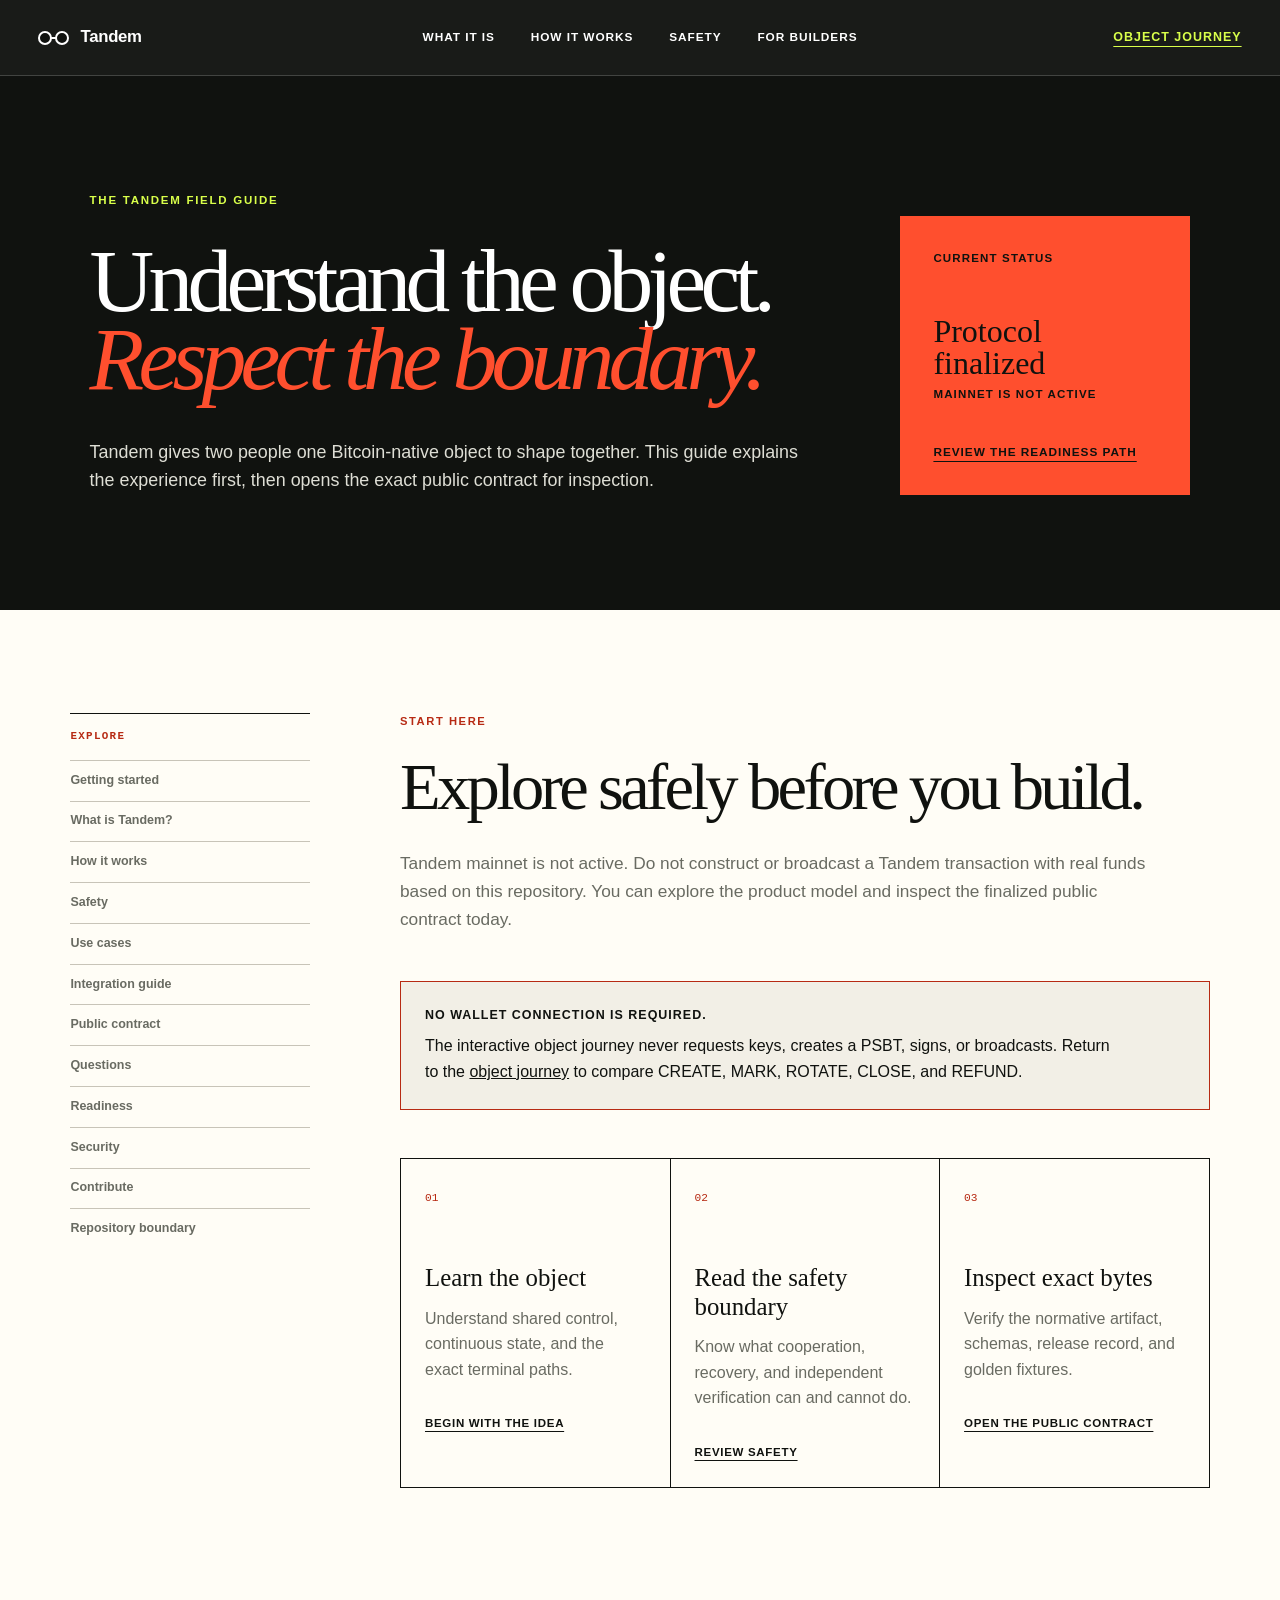
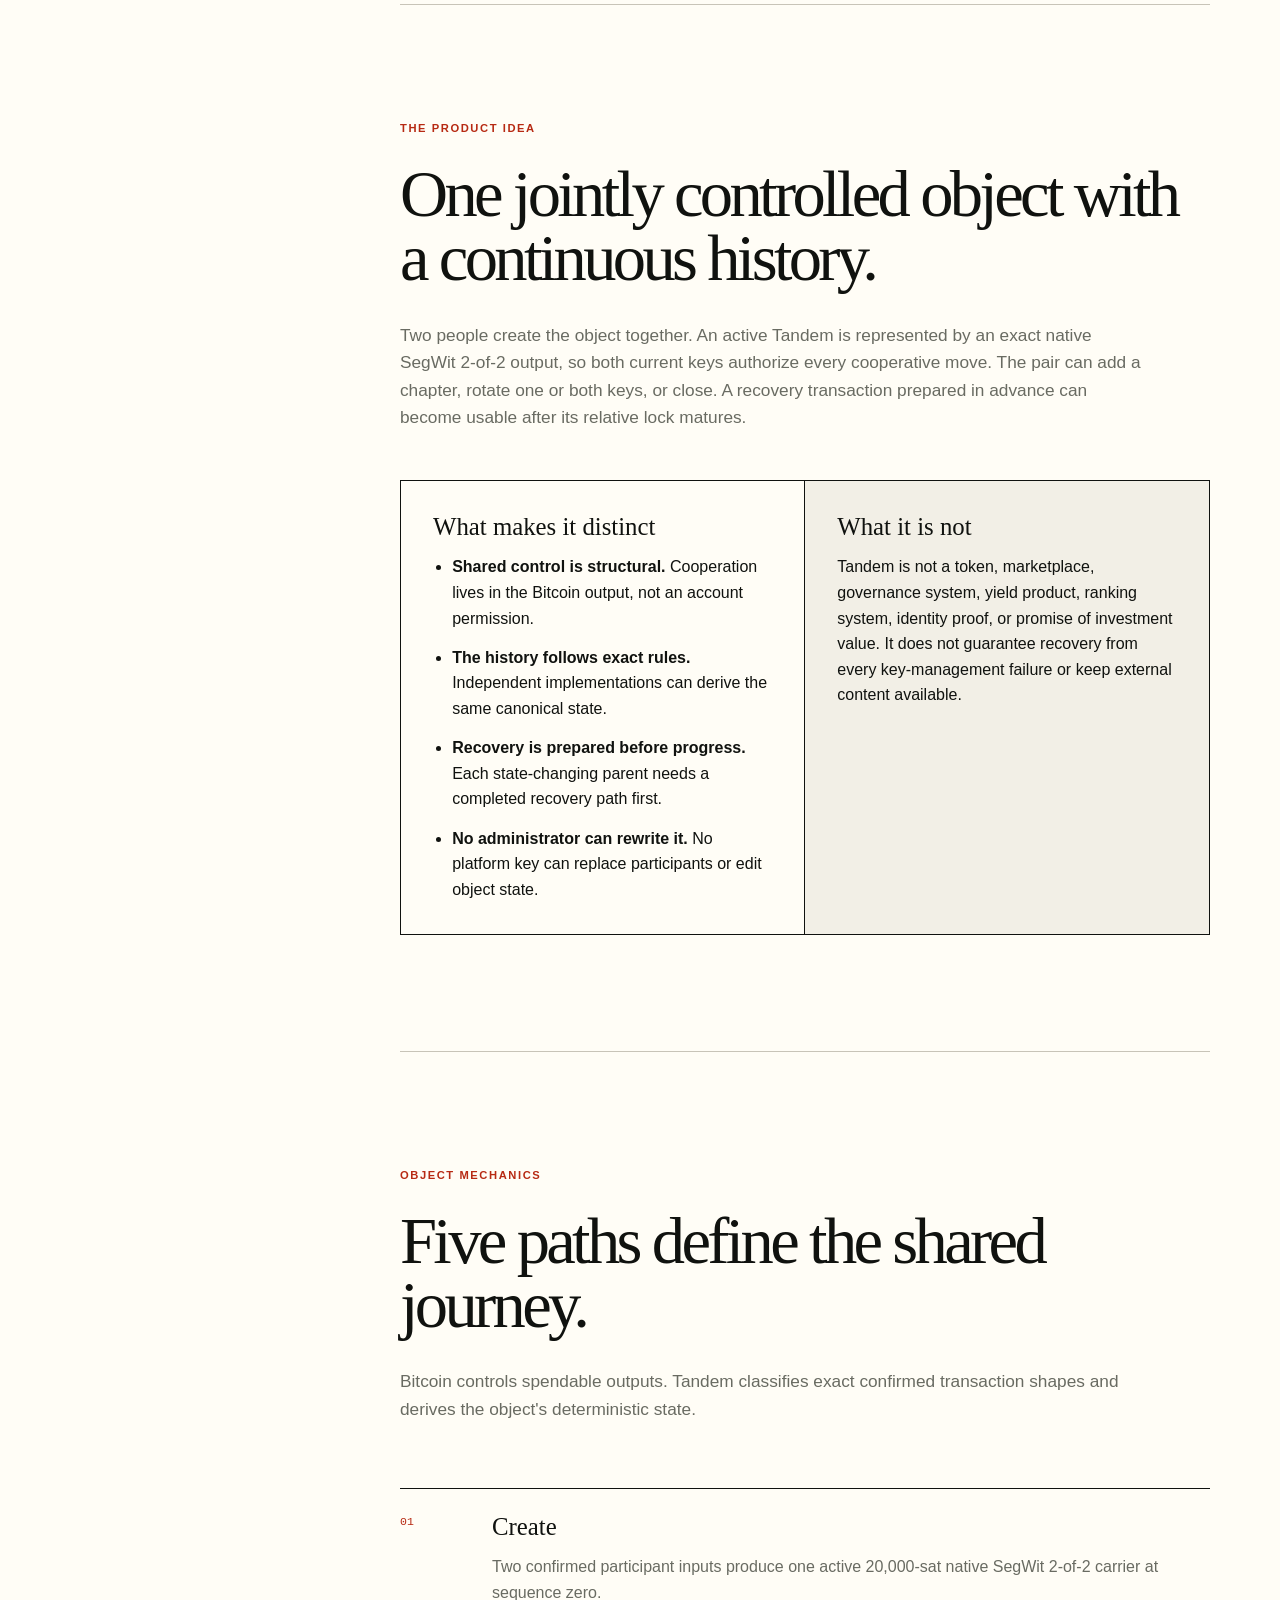
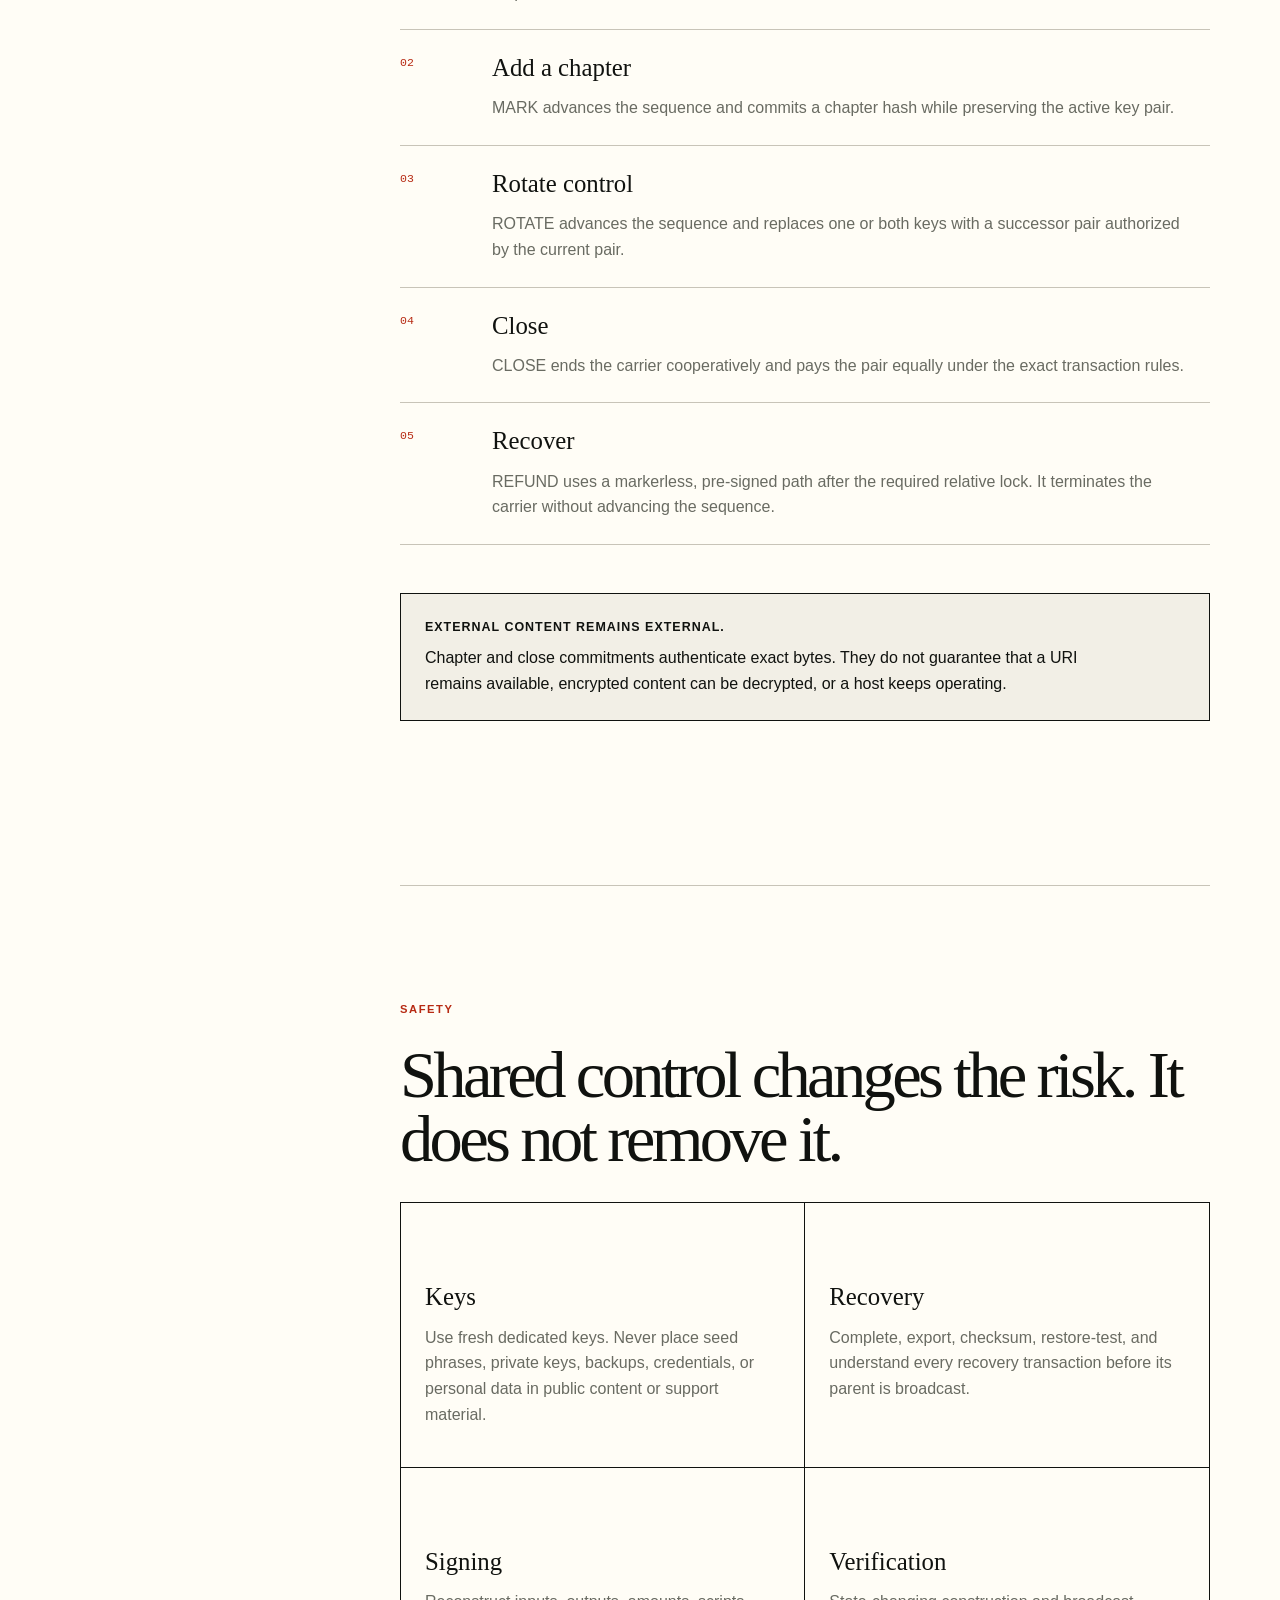
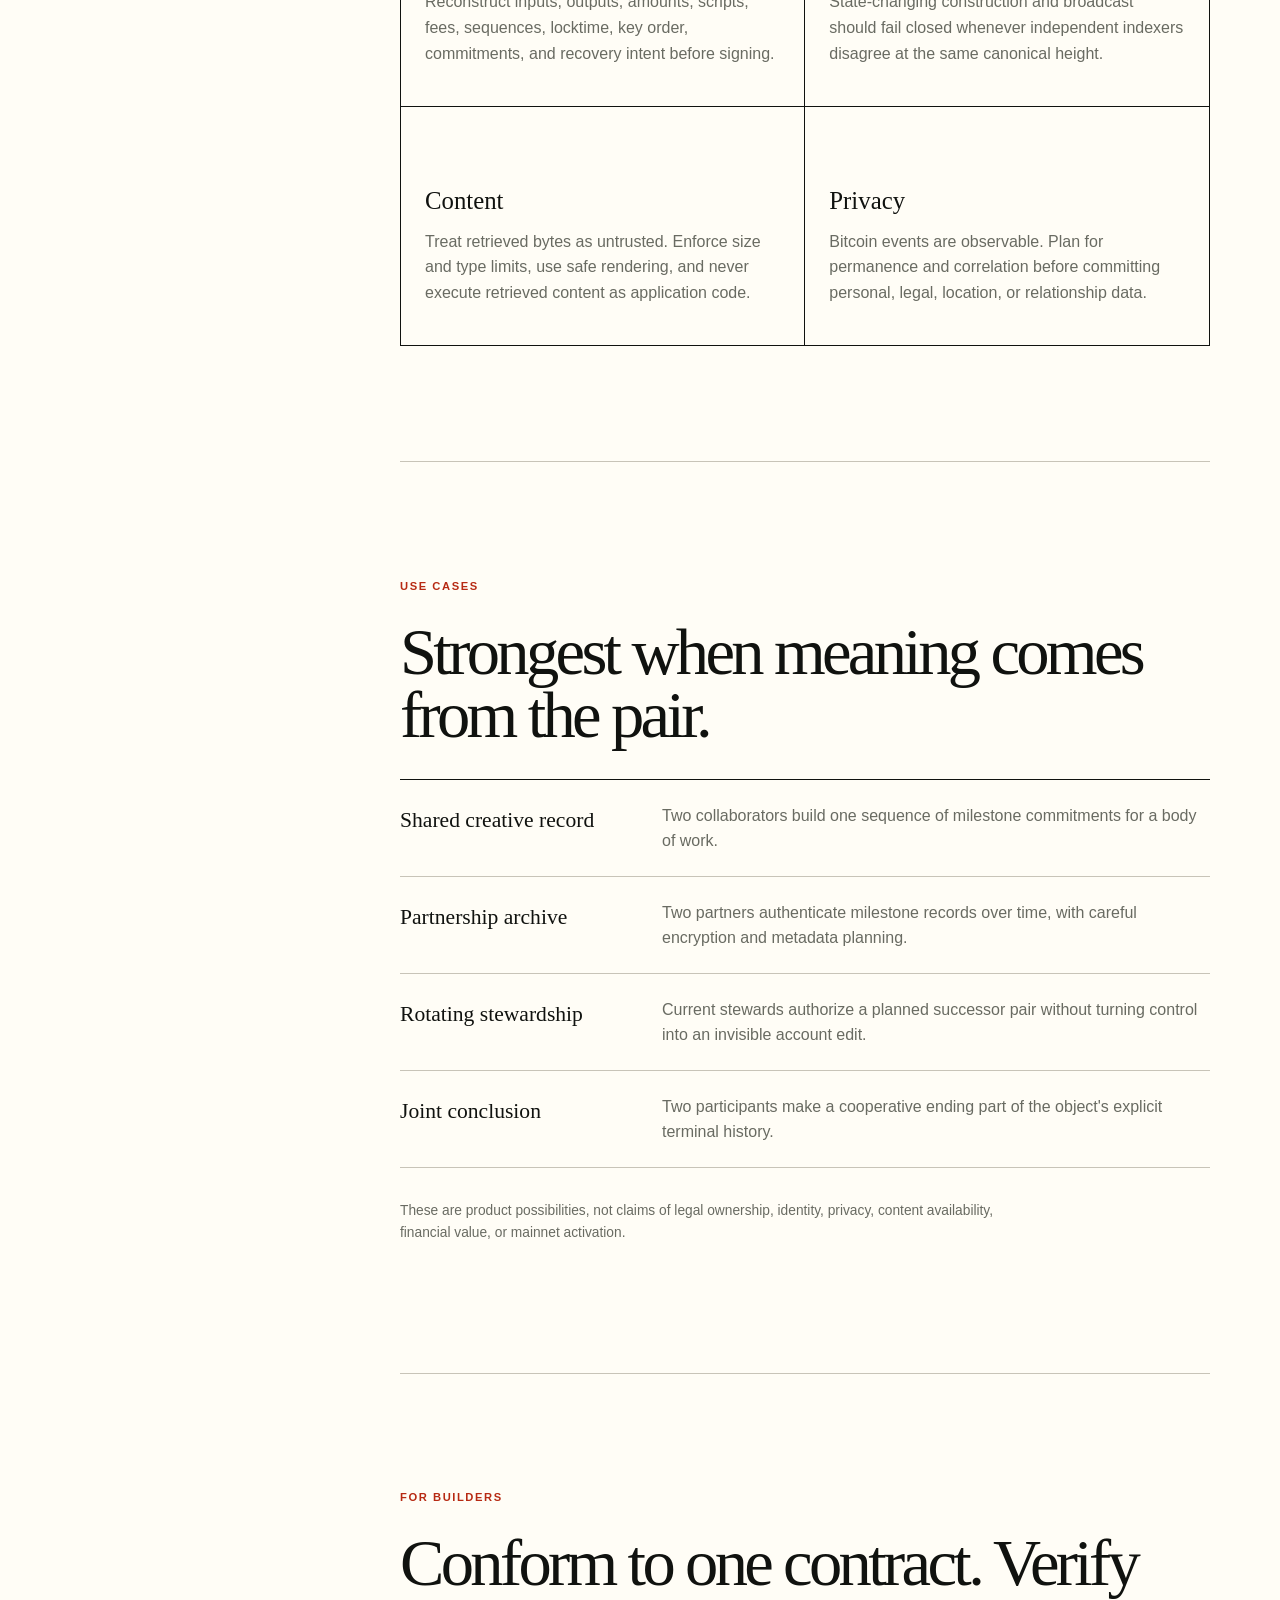
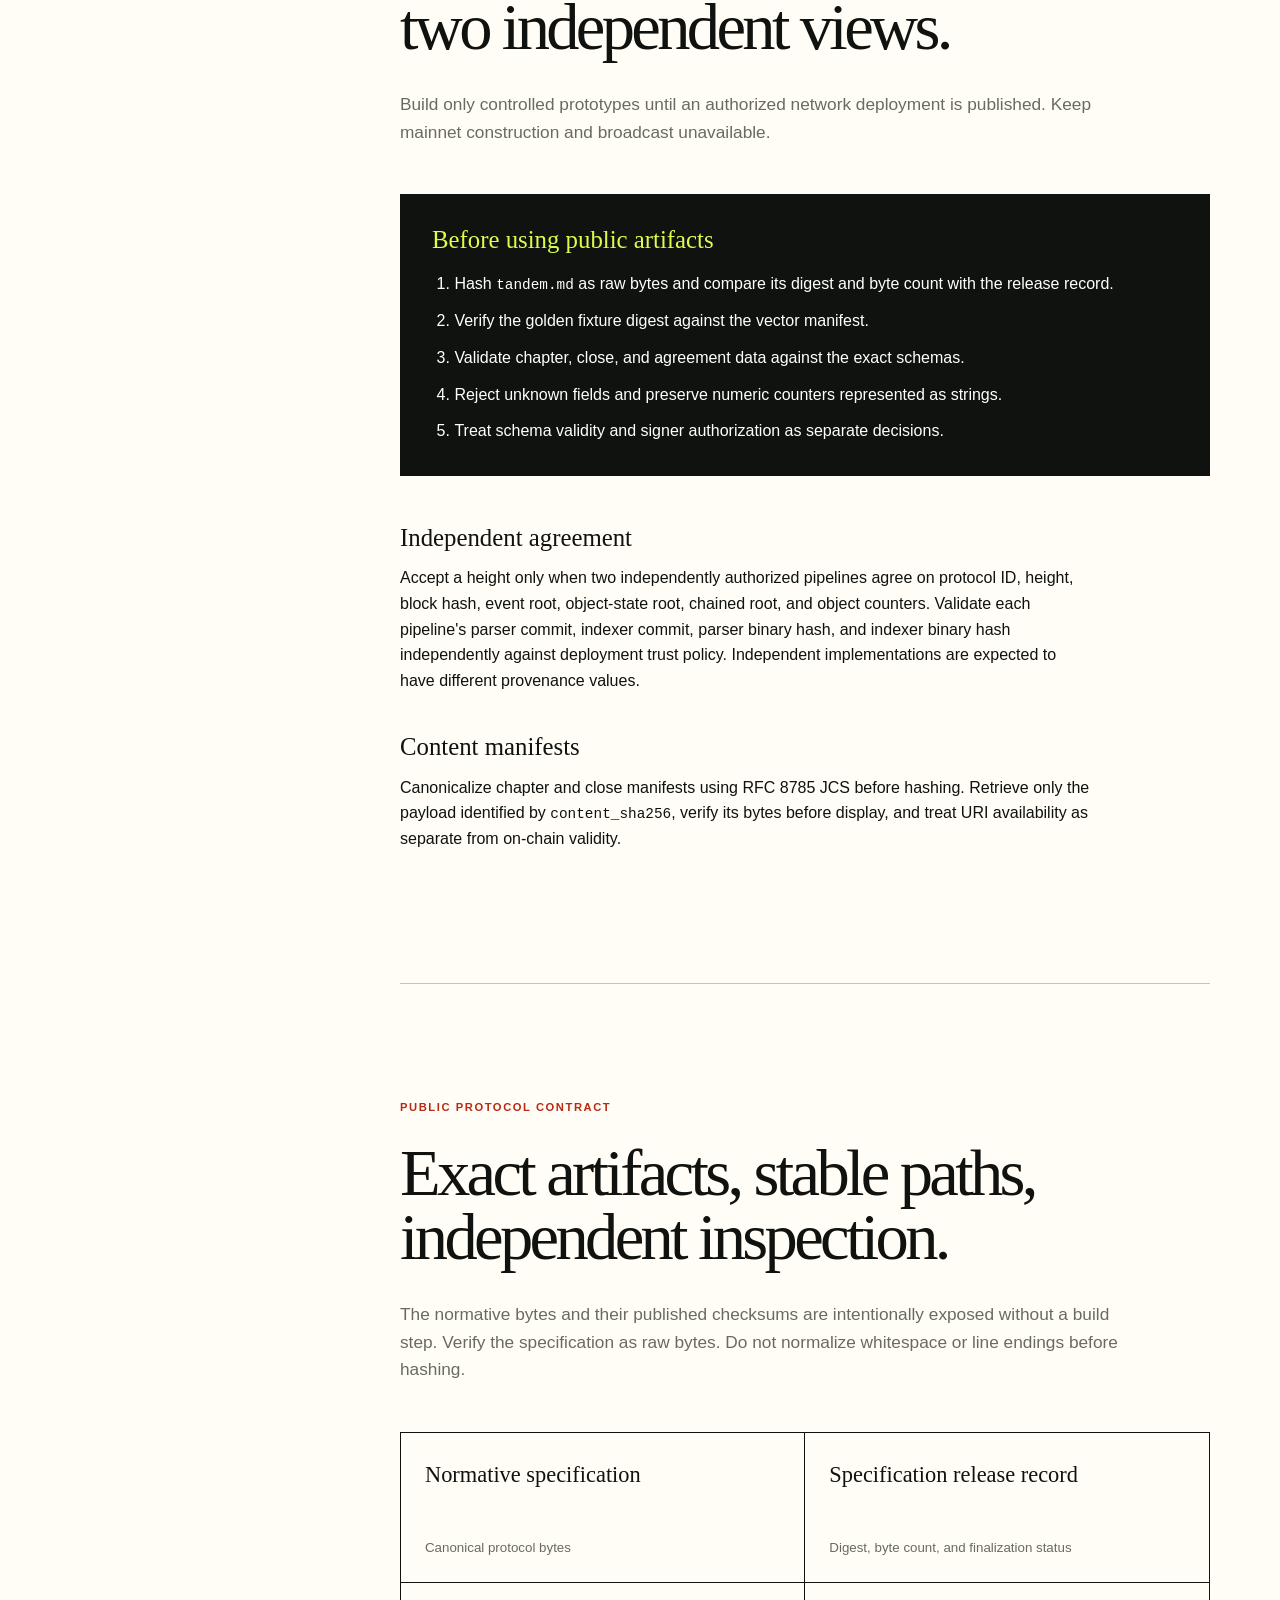
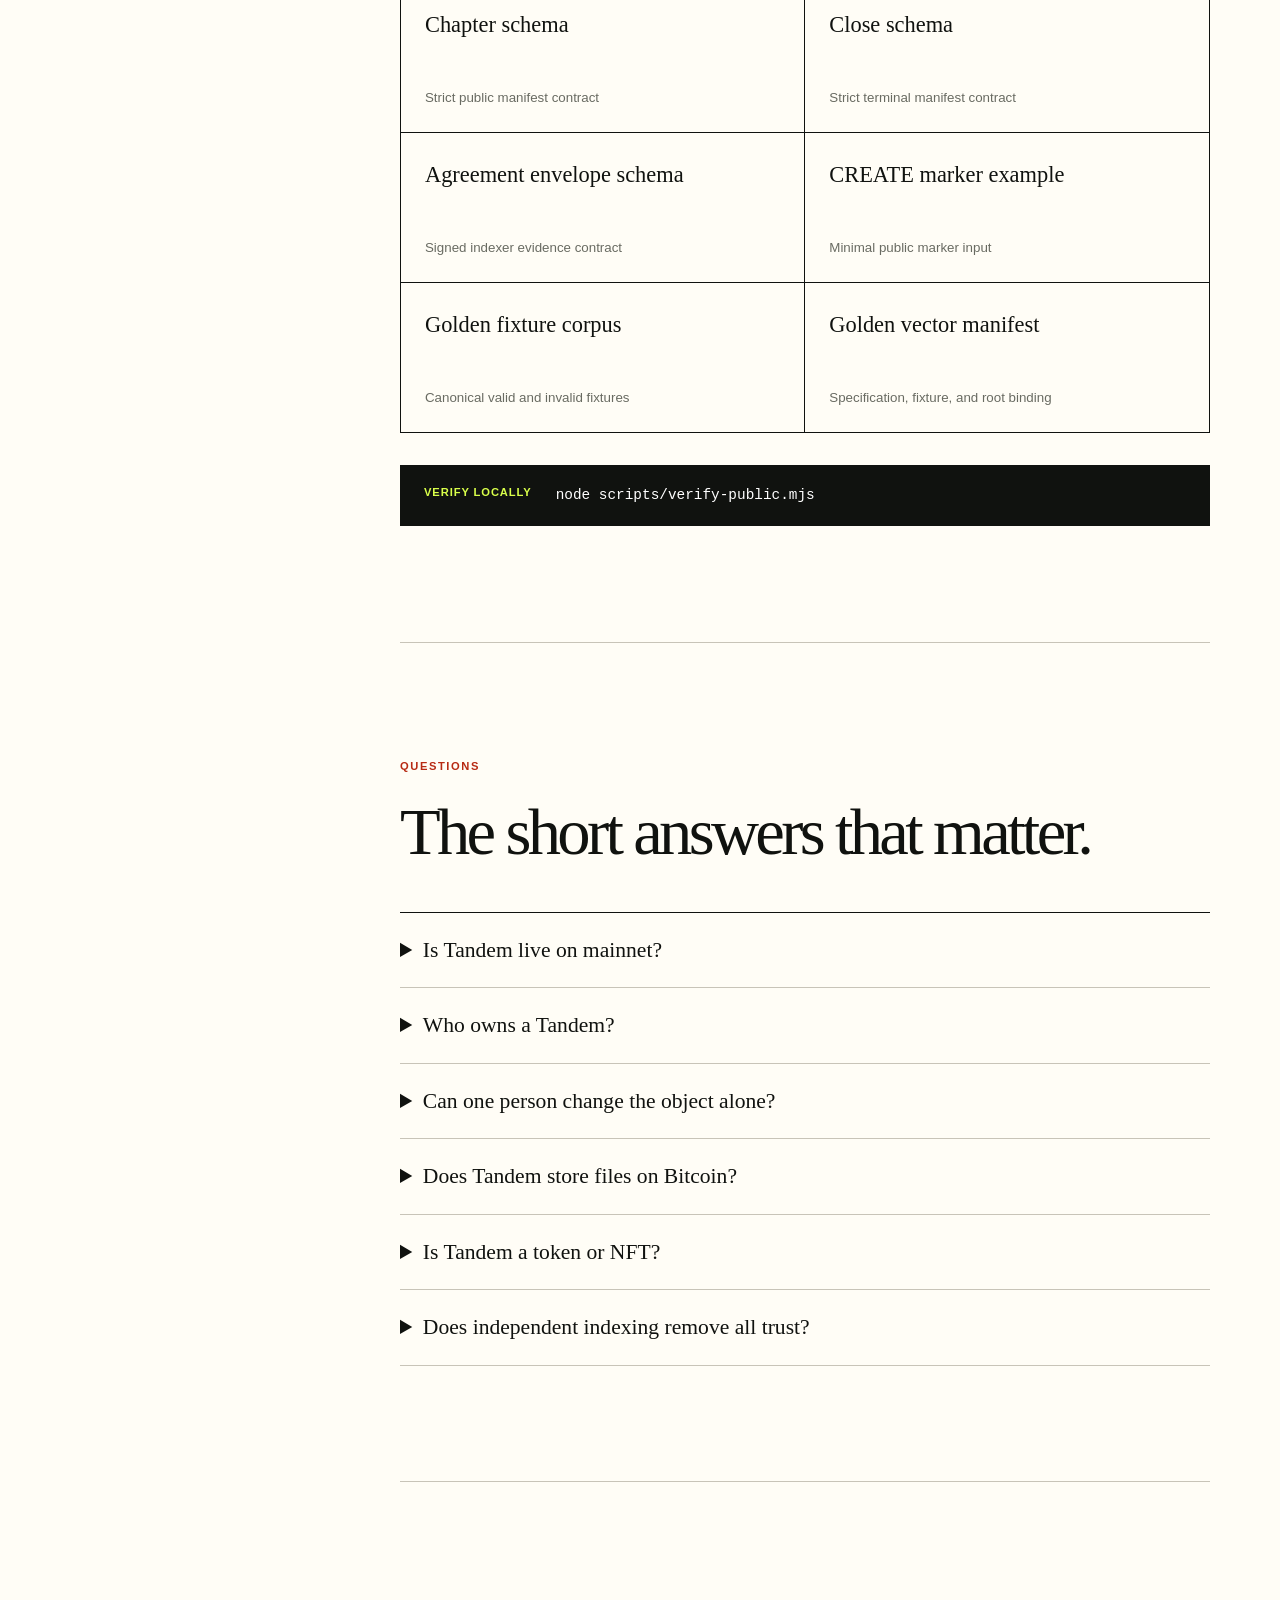
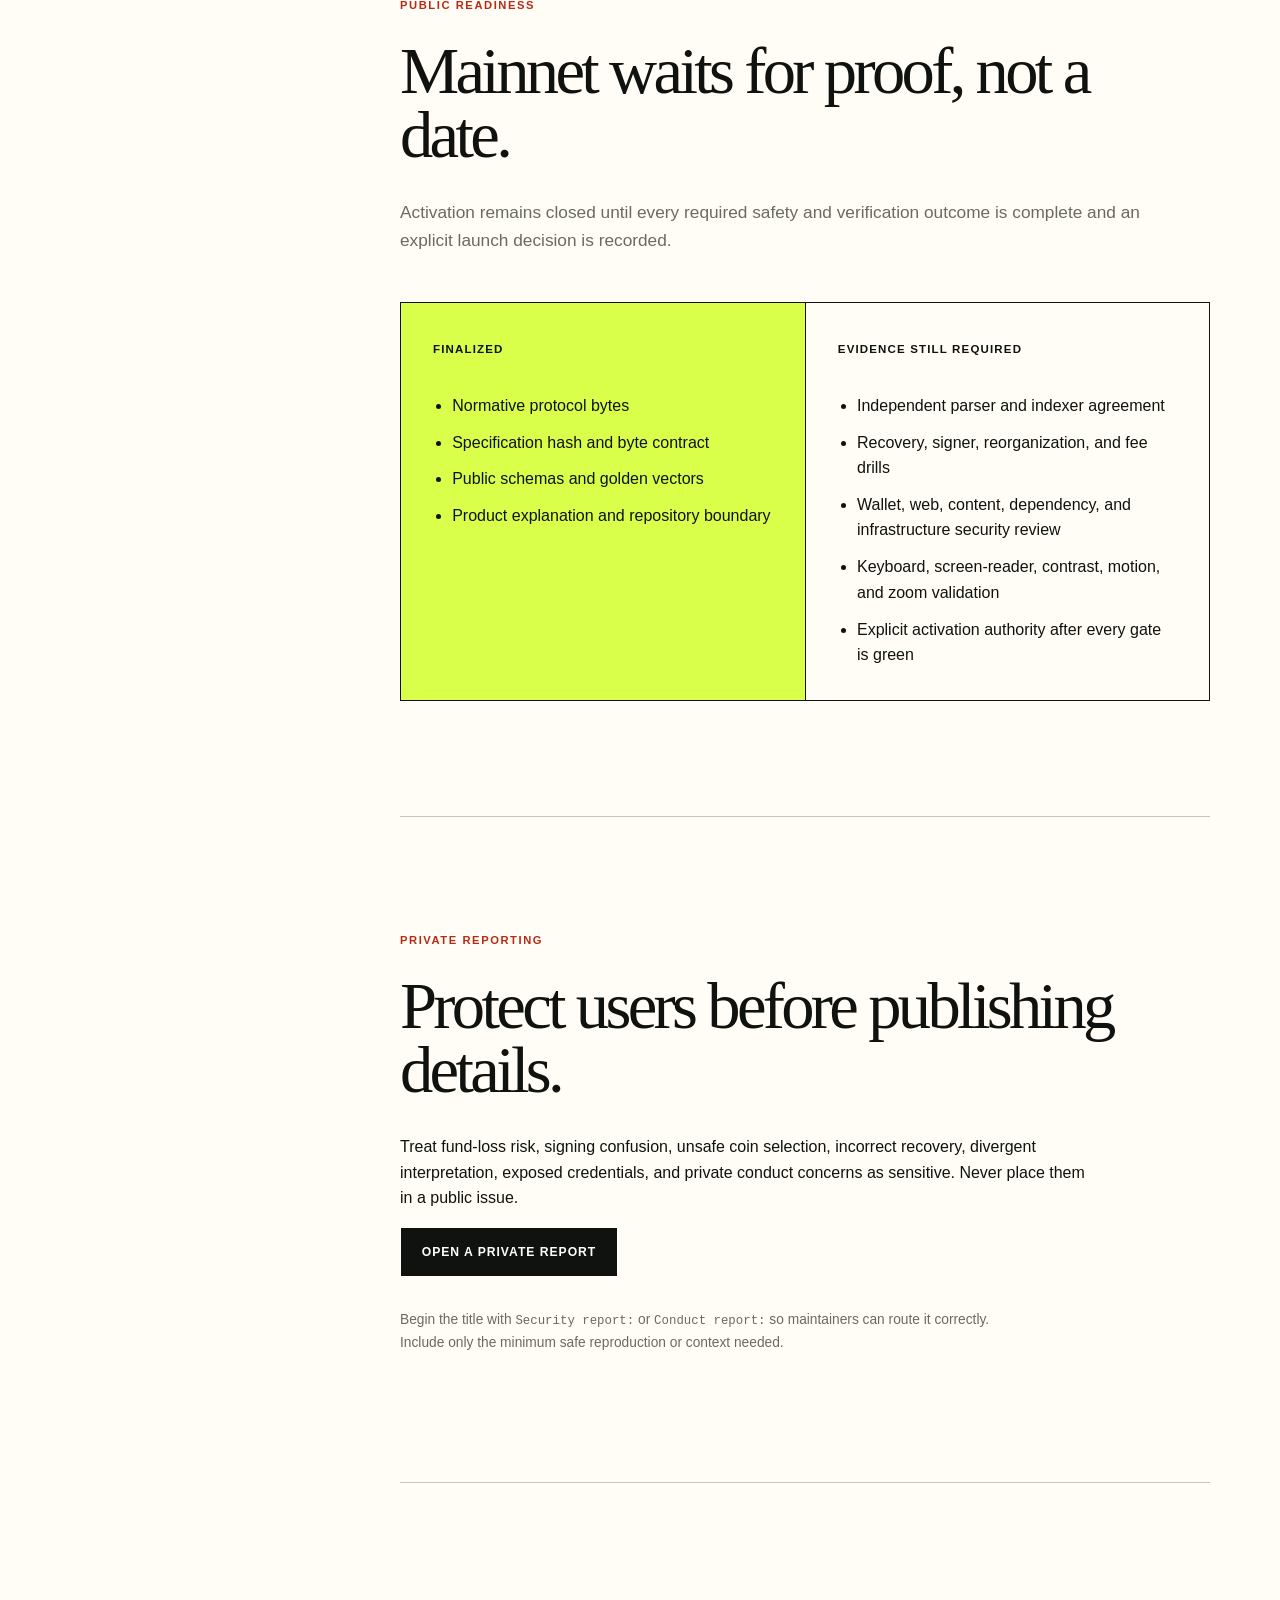
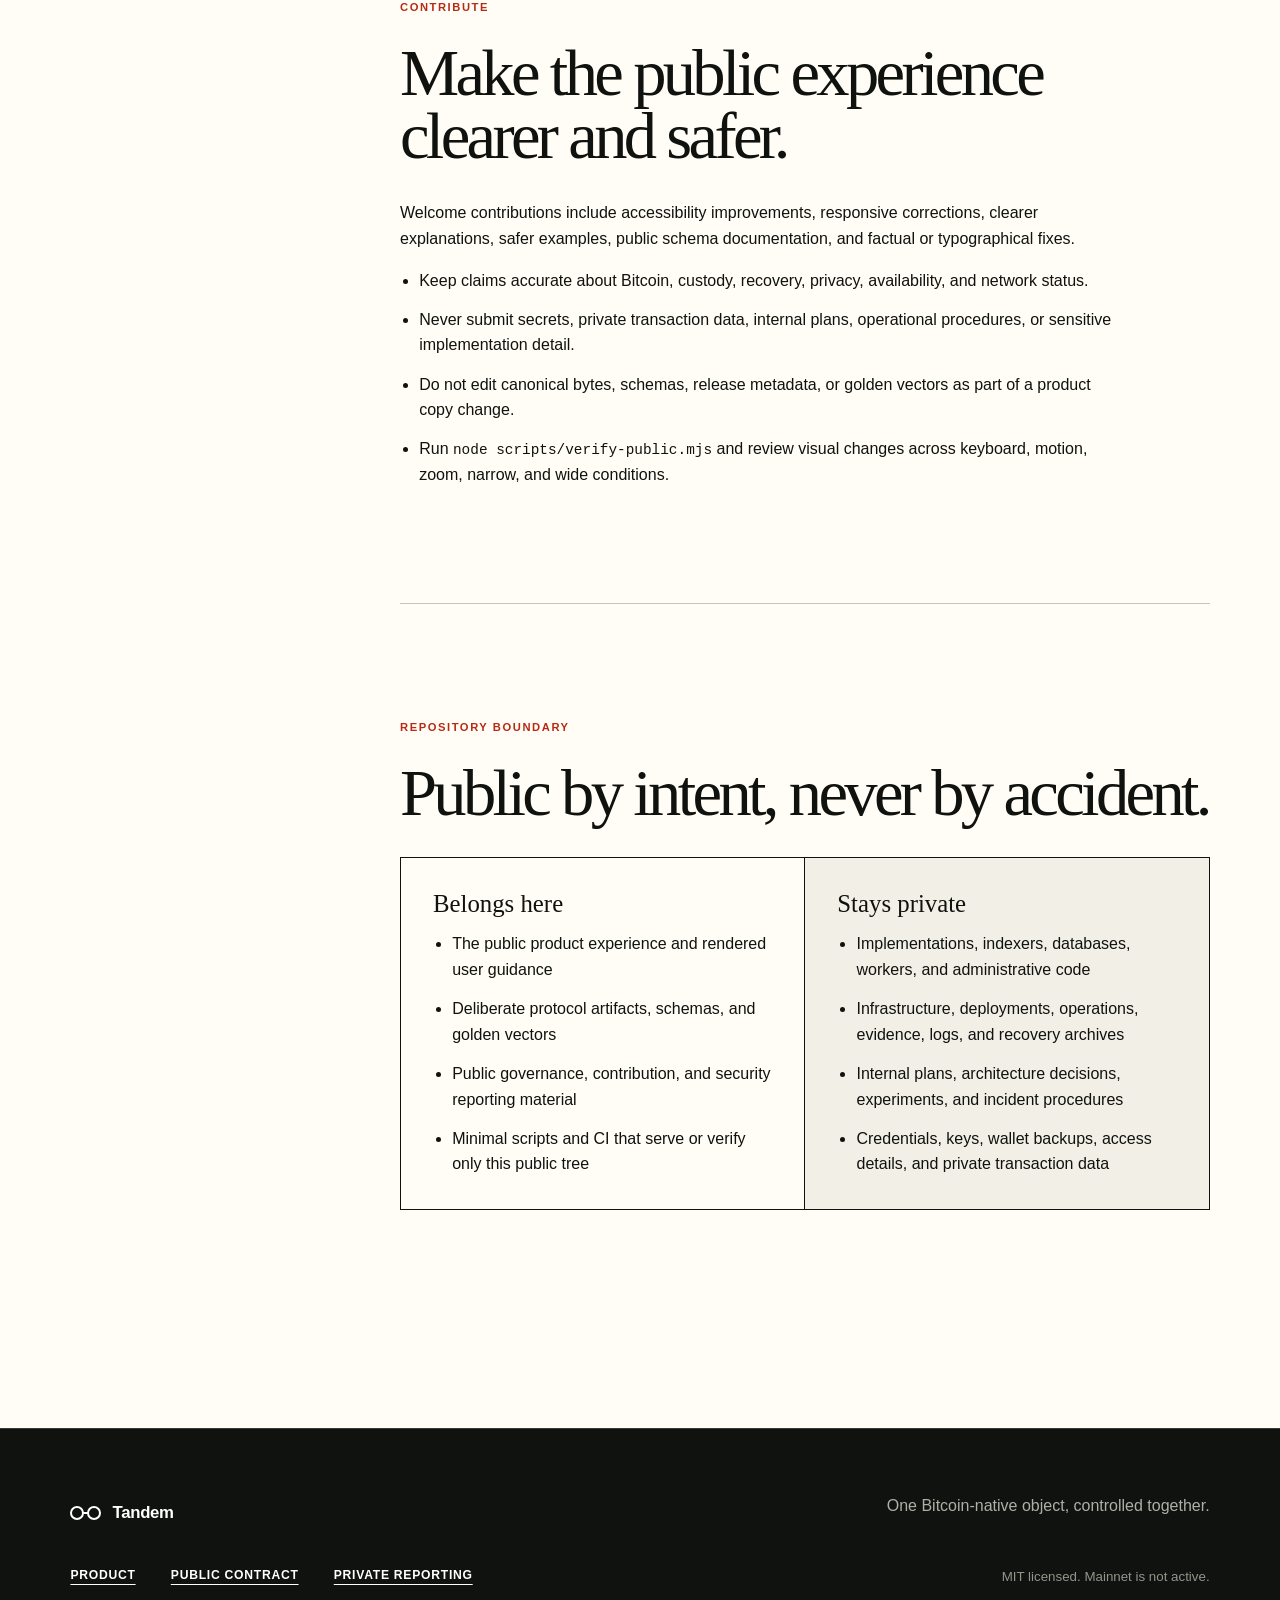
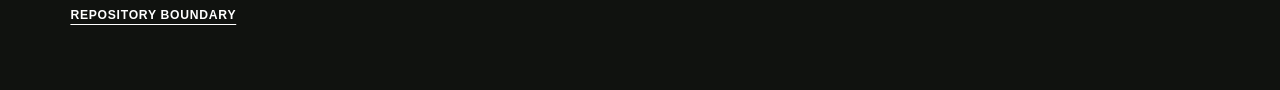
==== docs/index.html @ 1fcc6e60 "Launch the Tandem public product experience" ====
<!doctype html>
<html lang="en">
  <head>
    <meta charset="utf-8">
    <meta name="viewport" content="width=device-width, initial-scale=1">
    <meta
      name="description"
      content="Understand Tandem, explore its shared Bitcoin object model, review safety, and inspect the exact public protocol contract."
    >
    <meta name="theme-color" content="#10120f">
    <meta
      http-equiv="Content-Security-Policy"
      content="default-src 'self'; script-src 'self'; style-src 'self'; img-src 'self' data:; connect-src 'none'; object-src 'none'; base-uri 'self'; form-action 'self'"
    >
    <meta property="og:type" content="website">
    <meta property="og:title" content="Tandem documentation | Understand the shared object">
    <meta
      property="og:description"
      content="A clear guide to Tandem, its Bitcoin state model, recovery boundary, public contracts, and activation status."
    >
    <title>Tandem documentation | Understand the shared object</title>
    <link rel="stylesheet" href="../assets/site.css">
  </head>
  <body class="docs-page">
    <a class="skip-link" href="#docs-main">Skip to documentation</a>

    <header class="site-header">
      <a class="wordmark" href="../index.html#top" aria-label="Tandem home">
        <span class="wordmark-mark" aria-hidden="true"><i></i><i></i></span>
        <span>Tandem</span>
      </a>
      <nav class="site-nav" aria-label="Documentation shortcuts">
        <a href="#what-is-tandem">What it is</a>
        <a href="#how-it-works">How it works</a>
        <a href="#safety">Safety</a>
        <a href="#integrations">For builders</a>
      </nav>
      <a class="header-link" href="../index.html#journey">Object journey</a>
    </header>

    <main id="docs-main">
      <section class="docs-hero" id="top" aria-labelledby="docs-title">
        <div>
          <p class="eyebrow">The Tandem field guide</p>
          <h1 id="docs-title">Understand the object.<br><em>Respect the boundary.</em></h1>
          <p class="docs-hero-lede">
            Tandem gives two people one Bitcoin-native object to shape together. This guide
            explains the experience first, then opens the exact public contract for inspection.
          </p>
        </div>
        <aside class="docs-status" aria-label="Current Tandem status">
          <p>Current status</p>
          <strong>Protocol finalized</strong>
          <span>Mainnet is not active</span>
          <a href="#roadmap">Review the readiness path</a>
        </aside>
      </section>

      <div class="docs-shell">
        <aside class="docs-sidebar">
          <nav aria-label="Documentation sections">
            <p>Explore</p>
            <a href="#getting-started">Getting started</a>
            <a href="#what-is-tandem">What is Tandem?</a>
            <a href="#how-it-works">How it works</a>
            <a href="#safety">Safety</a>
            <a href="#use-cases">Use cases</a>
            <a href="#integrations">Integration guide</a>
            <a href="#protocol">Public contract</a>
            <a href="#faq">Questions</a>
            <a href="#roadmap">Readiness</a>
            <a href="#security">Security</a>
            <a href="#contribute">Contribute</a>
            <a href="#repository-boundary">Repository boundary</a>
          </nav>
        </aside>

        <article class="docs-content">
          <section class="docs-section" id="getting-started" aria-labelledby="getting-started-title">
            <p class="docs-kicker">Start here</p>
            <h2 id="getting-started-title">Explore safely before you build.</h2>
            <p class="docs-lede">
              Tandem mainnet is not active. Do not construct or broadcast a Tandem transaction
              with real funds based on this repository. You can explore the product model and
              inspect the finalized public contract today.
            </p>
            <div class="docs-notice docs-notice-safety">
              <strong>No wallet connection is required.</strong>
              <p>
                The interactive object journey never requests keys, creates a PSBT, signs, or
                broadcasts. Return to the <a href="../index.html#journey">object journey</a> to
                compare CREATE, MARK, ROTATE, CLOSE, and REFUND.
              </p>
            </div>
            <div class="docs-card-grid">
              <article>
                <span>01</span>
                <h3>Learn the object</h3>
                <p>Understand shared control, continuous state, and the exact terminal paths.</p>
                <a href="#what-is-tandem">Begin with the idea</a>
              </article>
              <article>
                <span>02</span>
                <h3>Read the safety boundary</h3>
                <p>Know what cooperation, recovery, and independent verification can and cannot do.</p>
                <a href="#safety">Review safety</a>
              </article>
              <article>
                <span>03</span>
                <h3>Inspect exact bytes</h3>
                <p>Verify the normative artifact, schemas, release record, and golden fixtures.</p>
                <a href="#protocol">Open the public contract</a>
              </article>
            </div>
          </section>

          <section class="docs-section" id="what-is-tandem" aria-labelledby="what-title">
            <p class="docs-kicker">The product idea</p>
            <h2 id="what-title">One jointly controlled object with a continuous history.</h2>
            <p class="docs-lede">
              Two people create the object together. An active Tandem is represented by an exact
              native SegWit 2-of-2 output, so both current keys authorize every cooperative move.
              The pair can add a chapter, rotate one or both keys, or close. A recovery transaction
              prepared in advance can become usable after its relative lock matures.
            </p>
            <div class="docs-split">
              <div>
                <h3>What makes it distinct</h3>
                <ul class="docs-list">
                  <li><strong>Shared control is structural.</strong> Cooperation lives in the Bitcoin output, not an account permission.</li>
                  <li><strong>The history follows exact rules.</strong> Independent implementations can derive the same canonical state.</li>
                  <li><strong>Recovery is prepared before progress.</strong> Each state-changing parent needs a completed recovery path first.</li>
                  <li><strong>No administrator can rewrite it.</strong> No platform key can replace participants or edit object state.</li>
                </ul>
              </div>
              <div class="docs-refusal">
                <h3>What it is not</h3>
                <p>
                  Tandem is not a token, marketplace, governance system, yield product, ranking
                  system, identity proof, or promise of investment value. It does not guarantee
                  recovery from every key-management failure or keep external content available.
                </p>
              </div>
            </div>
          </section>

          <section class="docs-section" id="how-it-works" aria-labelledby="how-title">
            <p class="docs-kicker">Object mechanics</p>
            <h2 id="how-title">Five paths define the shared journey.</h2>
            <p class="docs-lede">
              Bitcoin controls spendable outputs. Tandem classifies exact confirmed transaction
              shapes and derives the object's deterministic state.
            </p>
            <ol class="docs-action-list">
              <li>
                <span>01</span>
                <div><h3>Create</h3><p>Two confirmed participant inputs produce one active 20,000-sat native SegWit 2-of-2 carrier at sequence zero.</p></div>
              </li>
              <li>
                <span>02</span>
                <div><h3>Add a chapter</h3><p>MARK advances the sequence and commits a chapter hash while preserving the active key pair.</p></div>
              </li>
              <li>
                <span>03</span>
                <div><h3>Rotate control</h3><p>ROTATE advances the sequence and replaces one or both keys with a successor pair authorized by the current pair.</p></div>
              </li>
              <li>
                <span>04</span>
                <div><h3>Close</h3><p>CLOSE ends the carrier cooperatively and pays the pair equally under the exact transaction rules.</p></div>
              </li>
              <li>
                <span>05</span>
                <div><h3>Recover</h3><p>REFUND uses a markerless, pre-signed path after the required relative lock. It terminates the carrier without advancing the sequence.</p></div>
              </li>
            </ol>
            <div class="docs-notice">
              <strong>External content remains external.</strong>
              <p>
                Chapter and close commitments authenticate exact bytes. They do not guarantee
                that a URI remains available, encrypted content can be decrypted, or a host keeps
                operating.
              </p>
            </div>
          </section>

          <section class="docs-section" id="safety" aria-labelledby="safety-title">
            <p class="docs-kicker">Safety</p>
            <h2 id="safety-title">Shared control changes the risk. It does not remove it.</h2>
            <div class="docs-safety-grid">
              <article>
                <h3>Keys</h3>
                <p>Use fresh dedicated keys. Never place seed phrases, private keys, backups, credentials, or personal data in public content or support material.</p>
              </article>
              <article>
                <h3>Recovery</h3>
                <p>Complete, export, checksum, restore-test, and understand every recovery transaction before its parent is broadcast.</p>
              </article>
              <article>
                <h3>Signing</h3>
                <p>Reconstruct inputs, outputs, amounts, scripts, fees, sequences, locktime, key order, commitments, and recovery intent before signing.</p>
              </article>
              <article>
                <h3>Verification</h3>
                <p>State-changing construction and broadcast should fail closed whenever independent indexers disagree at the same canonical height.</p>
              </article>
              <article>
                <h3>Content</h3>
                <p>Treat retrieved bytes as untrusted. Enforce size and type limits, use safe rendering, and never execute retrieved content as application code.</p>
              </article>
              <article>
                <h3>Privacy</h3>
                <p>Bitcoin events are observable. Plan for permanence and correlation before committing personal, legal, location, or relationship data.</p>
              </article>
            </div>
          </section>

          <section class="docs-section" id="use-cases" aria-labelledby="use-cases-title">
            <p class="docs-kicker">Use cases</p>
            <h2 id="use-cases-title">Strongest when meaning comes from the pair.</h2>
            <div class="docs-case-list">
              <article><span>Shared creative record</span><p>Two collaborators build one sequence of milestone commitments for a body of work.</p></article>
              <article><span>Partnership archive</span><p>Two partners authenticate milestone records over time, with careful encryption and metadata planning.</p></article>
              <article><span>Rotating stewardship</span><p>Current stewards authorize a planned successor pair without turning control into an invisible account edit.</p></article>
              <article><span>Joint conclusion</span><p>Two participants make a cooperative ending part of the object's explicit terminal history.</p></article>
            </div>
            <p class="docs-footnote">
              These are product possibilities, not claims of legal ownership, identity, privacy,
              content availability, financial value, or mainnet activation.
            </p>
          </section>

          <section class="docs-section" id="integrations" aria-labelledby="integrations-title">
            <p class="docs-kicker">For builders</p>
            <h2 id="integrations-title">Conform to one contract. Verify two independent views.</h2>
            <p class="docs-lede">
              Build only controlled prototypes until an authorized network deployment is
              published. Keep mainnet construction and broadcast unavailable.
            </p>
            <div class="docs-checklist">
              <h3>Before using public artifacts</h3>
              <ol>
                <li>Hash <code>tandem.md</code> as raw bytes and compare its digest and byte count with the release record.</li>
                <li>Verify the golden fixture digest against the vector manifest.</li>
                <li>Validate chapter, close, and agreement data against the exact schemas.</li>
                <li>Reject unknown fields and preserve numeric counters represented as strings.</li>
                <li>Treat schema validity and signer authorization as separate decisions.</li>
              </ol>
            </div>
            <h3>Independent agreement</h3>
            <p>
              Accept a height only when two independently authorized pipelines agree on protocol
              ID, height, block hash, event root, object-state root, chained root, and object
              counters. Validate each pipeline's parser commit, indexer commit, parser binary hash,
              and indexer binary hash independently against deployment trust policy. Independent
              implementations are expected to have different provenance values.
            </p>
            <h3>Content manifests</h3>
            <p>
              Canonicalize chapter and close manifests using RFC 8785 JCS before hashing. Retrieve
              only the payload identified by <code>content_sha256</code>, verify its bytes before
              display, and treat URI availability as separate from on-chain validity.
            </p>
          </section>

          <section class="docs-section" id="protocol" aria-labelledby="protocol-title">
            <p class="docs-kicker">Public protocol contract</p>
            <h2 id="protocol-title">Exact artifacts, stable paths, independent inspection.</h2>
            <p class="docs-lede">
              The normative bytes and their published checksums are intentionally exposed without
              a build step. Verify the specification as raw bytes. Do not normalize whitespace or
              line endings before hashing.
            </p>
            <div class="artifact-list">
              <a href="../tandem.md"><span>Normative specification</span><small>Canonical protocol bytes</small></a>
              <a href="../release/spec.json"><span>Specification release record</span><small>Digest, byte count, and finalization status</small></a>
              <a href="../schemas/chapter.schema.json"><span>Chapter schema</span><small>Strict public manifest contract</small></a>
              <a href="../schemas/close.schema.json"><span>Close schema</span><small>Strict terminal manifest contract</small></a>
              <a href="../schemas/agreement-envelope.schema.json"><span>Agreement envelope schema</span><small>Signed indexer evidence contract</small></a>
              <a href="../vectors/create-marker.example.json"><span>CREATE marker example</span><small>Minimal public marker input</small></a>
              <a href="../vectors/generated/golden.json"><span>Golden fixture corpus</span><small>Canonical valid and invalid fixtures</small></a>
              <a href="../vectors/generated/manifest.json"><span>Golden vector manifest</span><small>Specification, fixture, and root binding</small></a>
            </div>
            <div class="docs-command" aria-label="Public verification command">
              <span>Verify locally</span>
              <code>node scripts/verify-public.mjs</code>
            </div>
          </section>

          <section class="docs-section" id="faq" aria-labelledby="faq-title">
            <p class="docs-kicker">Questions</p>
            <h2 id="faq-title">The short answers that matter.</h2>
            <div class="docs-faq">
              <details>
                <summary>Is Tandem live on mainnet?</summary>
                <p>No. The protocol is finalized, but activation requires completed verification and safety evidence plus an explicit launch decision.</p>
              </details>
              <details>
                <summary>Who owns a Tandem?</summary>
                <p>The active carrier requires both current keys for a cooperative spend. Tandem does not define legal ownership or resolve participant disputes.</p>
              </details>
              <details>
                <summary>Can one person change the object alone?</summary>
                <p>Not through a valid cooperative action. A prepared REFUND follows its own exact relative-lock rules after both signatures were completed in advance.</p>
              </details>
              <details>
                <summary>Does Tandem store files on Bitcoin?</summary>
                <p>No. Chapter and close actions can commit exact hashes. Content remains presentation data retrieved from declared URIs.</p>
              </details>
              <details>
                <summary>Is Tandem a token or NFT?</summary>
                <p>No. Tandem defines one jointly controlled object and exact state transitions. It has no issuance, marketplace, royalty, rarity, price, yield, or governance rules.</p>
              </details>
              <details>
                <summary>Does independent indexing remove all trust?</summary>
                <p>No. It reduces the risk of one parser silently presenting incorrect state. Users still depend on Bitcoin consensus, correct software, secure signing, key management, and honest status presentation.</p>
              </details>
            </div>
          </section>

          <section class="docs-section" id="roadmap" aria-labelledby="roadmap-title">
            <p class="docs-kicker">Public readiness</p>
            <h2 id="roadmap-title">Mainnet waits for proof, not a date.</h2>
            <p class="docs-lede">
              Activation remains closed until every required safety and verification outcome is
              complete and an explicit launch decision is recorded.
            </p>
            <div class="readiness-board">
              <div class="readiness-board-final">
                <span>Finalized</span>
                <ul>
                  <li>Normative protocol bytes</li>
                  <li>Specification hash and byte contract</li>
                  <li>Public schemas and golden vectors</li>
                  <li>Product explanation and repository boundary</li>
                </ul>
              </div>
              <div>
                <span>Evidence still required</span>
                <ul>
                  <li>Independent parser and indexer agreement</li>
                  <li>Recovery, signer, reorganization, and fee drills</li>
                  <li>Wallet, web, content, dependency, and infrastructure security review</li>
                  <li>Keyboard, screen-reader, contrast, motion, and zoom validation</li>
                  <li>Explicit activation authority after every gate is green</li>
                </ul>
              </div>
            </div>
          </section>

          <section class="docs-section" id="security" aria-labelledby="security-title">
            <p class="docs-kicker">Private reporting</p>
            <h2 id="security-title">Protect users before publishing details.</h2>
            <p>
              Treat fund-loss risk, signing confusion, unsafe coin selection, incorrect recovery,
              divergent interpretation, exposed credentials, and private conduct concerns as
              sensitive. Never place them in a public issue.
            </p>
            <a class="button button-ink" href="https://github.com/bitcoinuniverse/tandem/security/advisories/new">Open a private report</a>
            <p class="docs-footnote">
              Begin the title with <code>Security report:</code> or <code>Conduct report:</code> so
              maintainers can route it correctly. Include only the minimum safe reproduction or
              context needed.
            </p>
          </section>

          <section class="docs-section" id="contribute" aria-labelledby="contribute-title">
            <p class="docs-kicker">Contribute</p>
            <h2 id="contribute-title">Make the public experience clearer and safer.</h2>
            <p>
              Welcome contributions include accessibility improvements, responsive corrections,
              clearer explanations, safer examples, public schema documentation, and factual or
              typographical fixes.
            </p>
            <ul class="docs-list">
              <li>Keep claims accurate about Bitcoin, custody, recovery, privacy, availability, and network status.</li>
              <li>Never submit secrets, private transaction data, internal plans, operational procedures, or sensitive implementation detail.</li>
              <li>Do not edit canonical bytes, schemas, release metadata, or golden vectors as part of a product copy change.</li>
              <li>Run <code>node scripts/verify-public.mjs</code> and review visual changes across keyboard, motion, zoom, narrow, and wide conditions.</li>
            </ul>
          </section>

          <section class="docs-section" id="repository-boundary" aria-labelledby="boundary-title">
            <p class="docs-kicker">Repository boundary</p>
            <h2 id="boundary-title">Public by intent, never by accident.</h2>
            <div class="docs-split">
              <div>
                <h3>Belongs here</h3>
                <ul class="docs-list">
                  <li>The public product experience and rendered user guidance</li>
                  <li>Deliberate protocol artifacts, schemas, and golden vectors</li>
                  <li>Public governance, contribution, and security reporting material</li>
                  <li>Minimal scripts and CI that serve or verify only this public tree</li>
                </ul>
              </div>
              <div class="docs-refusal">
                <h3>Stays private</h3>
                <ul class="docs-list">
                  <li>Implementations, indexers, databases, workers, and administrative code</li>
                  <li>Infrastructure, deployments, operations, evidence, logs, and recovery archives</li>
                  <li>Internal plans, architecture decisions, experiments, and incident procedures</li>
                  <li>Credentials, keys, wallet backups, access details, and private transaction data</li>
                </ul>
              </div>
            </div>
          </section>
        </article>
      </div>
    </main>

    <footer class="site-footer docs-footer">
      <div class="wordmark footer-wordmark">
        <span class="wordmark-mark" aria-hidden="true"><i></i><i></i></span>
        <span>Tandem</span>
      </div>
      <p>One Bitcoin-native object, controlled together.</p>
      <nav aria-label="Footer navigation">
        <a href="../index.html">Product</a>
        <a href="#protocol">Public contract</a>
        <a href="#security">Private reporting</a>
        <a href="#repository-boundary">Repository boundary</a>
      </nav>
      <small>MIT licensed. Mainnet is not active.</small>
    </footer>
  </body>
</html>
---- assets/site.css ----
:root {
  color-scheme: light;
  --ink: #10120f;
  --ink-soft: #23251f;
  --paper: #f2efe6;
  --paper-bright: #fffdf6;
  --line: #c8c4b8;
  --signal: #ff4f2e;
  --signal-dark: #b72a13;
  --acid: #d9ff4a;
  --blue: #85a7ff;
  --muted: #696b62;
  --white: #ffffff;
  --display: Georgia, "Times New Roman", serif;
  --body: Inter, ui-sans-serif, -apple-system, BlinkMacSystemFont, "Segoe UI", sans-serif;
  --mono: "SFMono-Regular", Consolas, "Liberation Mono", monospace;
  --max: 1440px;
}

*,
*::before,
*::after {
  box-sizing: border-box;
}

html {
  scroll-behavior: smooth;
}

body {
  margin: 0;
  background: var(--paper);
  color: var(--ink);
  font-family: var(--body);
  font-size: 16px;
  line-height: 1.6;
  text-rendering: optimizeLegibility;
}

body,
button,
a {
  -webkit-font-smoothing: antialiased;
}

a {
  color: inherit;
}

button,
input,
textarea,
select {
  font: inherit;
}

img,
svg {
  display: block;
  max-width: 100%;
}

h1,
h2,
h3,
p {
  margin-top: 0;
}

.skip-link {
  position: fixed;
  top: 0.75rem;
  left: 0.75rem;
  z-index: 100;
  padding: 0.7rem 1rem;
  background: var(--acid);
  color: var(--ink);
  font-weight: 800;
  transform: translateY(-160%);
}

.skip-link:focus {
  transform: translateY(0);
}

:focus-visible {
  outline: 3px solid var(--ink);
  outline-offset: 3px;
  box-shadow: 0 0 0 6px var(--white);
}

:where(section, main)[id] {
  scroll-margin-top: 96px;
}

.site-header {
  position: sticky;
  top: 0;
  z-index: 50;
  display: grid;
  grid-template-columns: minmax(10rem, 1fr) auto minmax(10rem, 1fr);
  align-items: center;
  min-height: 76px;
  padding: 0 3vw;
  border-bottom: 1px solid rgba(255, 255, 255, 0.18);
  background: rgba(16, 18, 15, 0.96);
  color: var(--white);
}

.wordmark {
  display: inline-flex;
  align-items: center;
  gap: 0.7rem;
  width: fit-content;
  color: inherit;
  font-size: 1.05rem;
  font-weight: 850;
  letter-spacing: -0.02em;
  text-decoration: none;
}

.wordmark-mark {
  position: relative;
  display: inline-flex;
  align-items: center;
  width: 31px;
  height: 16px;
}

.wordmark-mark::after {
  position: absolute;
  left: 8px;
  right: 8px;
  height: 2px;
  background: currentColor;
  content: "";
}

.wordmark-mark i {
  z-index: 1;
  width: 14px;
  height: 14px;
  border: 2px solid currentColor;
  border-radius: 50%;
  background: var(--ink);
}

.wordmark-mark i + i {
  margin-left: 3px;
}

.site-nav {
  display: flex;
  align-items: center;
  gap: clamp(1rem, 2.8vw, 3rem);
  font-size: 0.74rem;
  font-weight: 750;
  letter-spacing: 0.08em;
  text-transform: uppercase;
}

.site-nav a,
.header-link,
.site-footer a {
  text-decoration-thickness: 1px;
  text-underline-offset: 0.32rem;
}

.site-nav a {
  text-decoration: none;
}

.site-nav a:hover,
.site-nav a:focus-visible {
  text-decoration: underline;
}

.header-link {
  justify-self: end;
  padding: 0.55rem 0;
  color: var(--acid);
  font-size: 0.78rem;
  font-weight: 850;
  letter-spacing: 0.08em;
  text-transform: uppercase;
}

.hero {
  position: relative;
  display: grid;
  grid-template-columns: minmax(0, 1.32fr) minmax(320px, 0.68fr);
  min-height: calc(100vh - 76px);
  overflow: hidden;
  background: var(--ink);
  color: var(--white);
}

.hero-grid {
  position: absolute;
  inset: 0;
  pointer-events: none;
}

.hero-grid::before,
.hero-grid::after {
  position: absolute;
  content: "";
}

.hero-grid::before {
  top: 9%;
  right: 8%;
  width: min(22vw, 320px);
  aspect-ratio: 1;
  border: 1px solid rgba(255, 255, 255, 0.16);
  border-radius: 50%;
}

.hero-grid::after {
  right: 0;
  bottom: 0;
  width: 31vw;
  height: 12px;
  background: var(--signal);
}

.hero-grid span {
  position: absolute;
  border: 1px solid rgba(255, 255, 255, 0.08);
}

.hero-grid span:nth-child(1) {
  top: 0;
  left: 57%;
  width: 1px;
  height: 100%;
}

.hero-grid span:nth-child(2) {
  top: 68%;
  left: 0;
  width: 100%;
  height: 1px;
}

.hero-grid span:nth-child(3) {
  top: 10%;
  right: 5%;
  width: 74px;
  height: 74px;
  border-color: var(--acid);
  transform: rotate(45deg);
}

.hero-grid span:nth-child(4) {
  right: 35%;
  bottom: 9%;
  width: 120px;
  height: 24px;
  border-color: var(--blue);
}

.hero-copy {
  z-index: 1;
  align-self: center;
  max-width: 940px;
  padding: clamp(5rem, 10vw, 9rem) clamp(2rem, 7vw, 8rem) 9rem;
}

.eyebrow,
.object-kicker,
.section-label,
.state-operation,
.case p,
.readiness-status {
  font-size: 0.72rem;
  font-weight: 850;
  letter-spacing: 0.15em;
  text-transform: uppercase;
}

.eyebrow {
  margin-bottom: 2.2rem;
  color: var(--acid);
}

.hero h1 {
  max-width: 920px;
  margin-bottom: 2.2rem;
  font-family: var(--display);
  font-size: clamp(4.2rem, 8.4vw, 9rem);
  font-weight: 400;
  letter-spacing: -0.075em;
  line-height: 0.8;
}

.hero h1 em,
.manifesto h2 em,
.journey h2 em,
.truth h2 em,
.closing h2 em {
  color: var(--signal);
  font-weight: 400;
}

.hero-lede {
  max-width: 680px;
  margin-bottom: 2.3rem;
  color: #deded5;
  font-size: clamp(1.05rem, 1.35vw, 1.25rem);
  line-height: 1.65;
}

.hero-actions,
.builder-actions,
.closing-actions {
  display: flex;
  flex-wrap: wrap;
  align-items: center;
  gap: 0.9rem;
}

.button {
  display: inline-flex;
  align-items: center;
  justify-content: center;
  min-height: 50px;
  padding: 0.85rem 1.3rem;
  border: 1px solid currentColor;
  font-size: 0.76rem;
  font-weight: 850;
  letter-spacing: 0.08em;
  line-height: 1;
  text-decoration: none;
  text-transform: uppercase;
  transition: background-color 160ms ease, color 160ms ease, transform 160ms ease;
}

.button:hover {
  transform: translateY(-2px);
}

.button-primary {
  border-color: var(--signal);
  background: var(--signal);
  color: var(--ink);
}

.button-primary:hover {
  border-color: var(--acid);
  background: var(--acid);
}

.button-secondary {
  border-color: #686a64;
  color: var(--white);
}

.button-secondary:hover {
  border-color: var(--white);
  background: var(--white);
  color: var(--ink);
}

.button-ink {
  background: var(--ink);
  color: var(--white);
}

.button-ink:hover {
  background: var(--signal);
  color: var(--ink);
}

.readiness-line {
  display: flex;
  align-items: center;
  gap: 0.7rem;
  margin: 2rem 0 0;
  color: #b6b8ae;
  font-family: var(--mono);
  font-size: 0.74rem;
  letter-spacing: 0.02em;
}

.readiness-line span,
.signal-dot {
  width: 8px;
  height: 8px;
  border-radius: 50%;
  background: var(--signal);
  box-shadow: 0 0 0 5px rgba(255, 79, 46, 0.13);
}

.hero-object {
  z-index: 1;
  align-self: center;
  margin: 4rem clamp(2rem, 5vw, 5rem) 8rem 0;
  padding: clamp(1.8rem, 3vw, 3rem);
  border: 1px solid rgba(255, 255, 255, 0.25);
  background: #171a16;
}

.object-kicker {
  margin-bottom: 4rem;
  color: #989b90;
}

.object-pair {
  display: grid;
  grid-template-columns: 38px 1fr 62px 1fr 38px;
  align-items: center;
  margin: 3rem 0 4.5rem;
}

.pair-node,
.pair-core {
  display: block;
  aspect-ratio: 1;
  border: 2px solid var(--white);
  border-radius: 50%;
}

.pair-node {
  background: var(--ink);
}

.pair-core {
  position: relative;
  border: 0;
  background: var(--signal);
}

.pair-core::before,
.pair-core::after {
  position: absolute;
  inset: 50% auto auto 50%;
  width: 22px;
  height: 2px;
  background: var(--ink);
  content: "";
  transform: translate(-50%, -50%);
}

.pair-core::after {
  transform: translate(-50%, -50%) rotate(90deg);
}

.pair-link {
  height: 2px;
  background: var(--white);
}

.object-facts {
  margin: 0;
}

.object-facts div {
  display: flex;
  justify-content: space-between;
  gap: 2rem;
  padding: 0.9rem 0;
  border-top: 1px solid rgba(255, 255, 255, 0.16);
}

.object-facts dt {
  color: #8c8e86;
}

.object-facts dd {
  margin: 0;
  font-weight: 750;
}

.hero-metrics {
  position: absolute;
  z-index: 2;
  right: 0;
  bottom: 0;
  left: 0;
  display: grid;
  grid-template-columns: repeat(3, 1fr);
  width: 57%;
  border-top: 1px solid rgba(255, 255, 255, 0.17);
  background: var(--ink);
}

.hero-metrics div {
  display: flex;
  align-items: baseline;
  gap: 0.8rem;
  padding: 1.4rem clamp(1.2rem, 3vw, 3rem);
  border-right: 1px solid rgba(255, 255, 255, 0.17);
}

.hero-metrics strong {
  font-family: var(--display);
  font-size: 2.4rem;
  font-weight: 400;
}

.hero-metrics span {
  color: #a9aba2;
  font-size: 0.72rem;
  letter-spacing: 0.08em;
  text-transform: uppercase;
}

.section {
  max-width: var(--max);
  margin: 0 auto;
  padding: clamp(5rem, 10vw, 10rem) clamp(1.4rem, 5.5vw, 6rem);
}

.section-label {
  display: flex;
  align-items: center;
  gap: 0.8rem;
  margin-bottom: clamp(3rem, 6vw, 6rem);
  color: var(--muted);
}

.section-label span {
  color: var(--signal-dark);
  font-family: var(--mono);
}

.section-label::after {
  width: min(12vw, 140px);
  height: 1px;
  background: var(--line);
  content: "";
}

.manifesto-copy {
  display: grid;
  grid-template-columns: minmax(0, 1.25fr) minmax(260px, 0.55fr);
  gap: clamp(3rem, 8vw, 9rem);
  align-items: end;
}

.manifesto h2,
.journey h2,
.truth h2,
.builders h2,
.closing h2 {
  margin-bottom: 0;
  font-family: var(--display);
  font-size: clamp(3rem, 6vw, 6.7rem);
  font-weight: 400;
  letter-spacing: -0.055em;
  line-height: 0.96;
}

.manifesto-copy > p {
  margin-bottom: 0.5rem;
  color: var(--muted);
  font-size: 1.08rem;
}

.principles {
  display: grid;
  grid-template-columns: repeat(3, 1fr);
  margin-top: clamp(5rem, 10vw, 9rem);
  border-top: 1px solid var(--line);
  border-left: 1px solid var(--line);
}

.principles article {
  min-height: 300px;
  padding: 1.6rem;
  border-right: 1px solid var(--line);
  border-bottom: 1px solid var(--line);
}

.principle-number {
  display: flex;
  align-items: center;
  justify-content: center;
  width: 42px;
  height: 42px;
  margin-bottom: 5rem;
  border: 1px solid var(--ink);
  border-radius: 50%;
  font-family: var(--mono);
  font-size: 0.75rem;
}

.principles h3 {
  margin-bottom: 1rem;
  font-family: var(--display);
  font-size: 1.7rem;
  font-weight: 400;
}

.principles p {
  max-width: 30ch;
  margin-bottom: 0;
  color: var(--muted);
}

.section-dark {
  max-width: none;
  background: var(--ink);
  color: var(--white);
}

.section-dark > * {
  width: min(100%, calc(var(--max) - 11vw));
  margin-right: auto;
  margin-left: auto;
}

.section-label-light {
  color: #85887e;
}

.section-label-light::after {
  background: #3c3f38;
}

.journey-intro {
  display: grid;
  grid-template-columns: minmax(0, 1fr) minmax(270px, 0.42fr);
  gap: clamp(3rem, 10vw, 10rem);
  align-items: end;
}

.journey-intro p {
  margin-bottom: 0.3rem;
  color: #afb1a8;
}

.journey-app {
  margin-top: clamp(4rem, 8vw, 8rem);
  border: 1px solid #3c3f38;
}

.journey-tabs {
  display: grid;
  grid-template-columns: repeat(5, 1fr);
  border-bottom: 1px solid #3c3f38;
}

.journey-tabs button {
  min-height: 72px;
  padding: 1rem;
  border: 0;
  border-right: 1px solid #3c3f38;
  background: transparent;
  color: #aeb0a7;
  cursor: pointer;
  font-size: 0.76rem;
  font-weight: 750;
  text-align: left;
  text-transform: uppercase;
  transition: background-color 150ms ease, color 150ms ease;
}

.journey-tabs button:last-child {
  border-right: 0;
}

.journey-tabs button span {
  display: block;
  margin-bottom: 0.35rem;
  color: #92958a;
  font-family: var(--mono);
  font-size: 0.65rem;
}

.journey-tabs button[aria-selected="true"] {
  background: var(--acid);
  color: var(--ink);
}

.journey-tabs button[aria-selected="true"] span {
  color: #4d5a14;
}

.journey-panel {
  display: grid;
  grid-template-columns: minmax(0, 1.1fr) minmax(320px, 0.7fr);
  min-height: 540px;
}

.state-visual {
  display: grid;
  grid-template-columns: 92px 1fr 180px 1fr 92px;
  align-items: center;
  padding: clamp(2rem, 5vw, 5rem);
  border-right: 1px solid #3c3f38;
  background: #151813;
}

.state-key,
.state-core {
  display: flex;
  align-items: center;
  justify-content: center;
  aspect-ratio: 1;
  border-radius: 50%;
}

.state-key {
  border: 1px solid #83867c;
  color: #c9cbc1;
}

.state-key span {
  font-family: var(--mono);
  font-size: 0.66rem;
}

.state-track {
  height: 1px;
  background: #83867c;
  transform-origin: center;
  transition: transform 300ms ease, background-color 300ms ease;
}

.state-core {
  flex-direction: column;
  gap: 0.6rem;
  border: 2px solid var(--signal);
  background: #1d201a;
  box-shadow: 0 0 0 16px rgba(255, 79, 46, 0.07);
  transition: border-radius 300ms ease, border-color 300ms ease, background-color 300ms ease;
}

.state-core strong {
  font-size: 1.1rem;
  letter-spacing: 0.08em;
}

.state-sequence {
  color: #9a9d92;
  font-family: var(--mono);
  font-size: 0.64rem;
}

[data-active-stage="mark"] .state-core {
  border-color: var(--blue);
  box-shadow: 0 0 0 16px rgba(133, 167, 255, 0.07);
}

[data-active-stage="rotate"] .state-key {
  border-color: var(--acid);
  background: rgba(217, 255, 74, 0.08);
}

[data-active-stage="rotate"] .state-core {
  border-color: var(--acid);
  box-shadow: 0 0 0 16px rgba(217, 255, 74, 0.07);
}

[data-active-stage="close"] .state-track,
[data-active-stage="recover"] .state-track {
  transform: scaleX(0.35);
}

[data-active-stage="close"] .state-key,
[data-active-stage="recover"] .state-key {
  border-color: #55584f;
  color: #70736a;
}

[data-active-stage="close"] .state-core {
  border-radius: 0;
  border-color: var(--signal);
  background: var(--signal);
  color: var(--ink);
  box-shadow: none;
}

[data-active-stage="close"] .state-sequence {
  color: #3e160e;
}

[data-active-stage="recover"] .state-core {
  border-radius: 0;
  border-color: var(--blue);
  box-shadow: none;
  transform: rotate(45deg);
}

[data-active-stage="recover"] .state-core > * {
  transform: rotate(-45deg);
}

.state-copy {
  align-self: stretch;
  padding: clamp(2rem, 4vw, 4.5rem);
}

.state-operation {
  margin-bottom: 1.4rem;
  color: var(--signal);
}

.state-copy h3 {
  margin-bottom: 1.5rem;
  font-family: var(--display);
  font-size: clamp(2rem, 3.4vw, 3.4rem);
  font-weight: 400;
  letter-spacing: -0.04em;
  line-height: 1;
}

.state-copy > p:not(.state-operation) {
  color: #b9bbb2;
}

.state-copy dl {
  margin: 3rem 0 0;
}

.state-copy dl div {
  display: grid;
  grid-template-columns: 5rem 1fr;
  gap: 1rem;
  padding: 0.85rem 0;
  border-top: 1px solid #3c3f38;
}

.state-copy dt {
  color: #92958a;
  font-size: 0.72rem;
  text-transform: uppercase;
}

.state-copy dd {
  margin: 0;
  font-size: 0.88rem;
}

.use-heading {
  display: grid;
  grid-template-columns: minmax(0, 1fr) auto;
  gap: 2rem;
  align-items: end;
  margin-bottom: clamp(3rem, 6vw, 6rem);
}

.use-heading h2 {
  max-width: 900px;
  margin-bottom: 0;
  font-family: var(--display);
  font-size: clamp(3rem, 5.5vw, 6rem);
  font-weight: 400;
  letter-spacing: -0.055em;
  line-height: 0.96;
}

.use-heading a,
.text-link,
.readiness-copy a {
  font-size: 0.75rem;
  font-weight: 850;
  letter-spacing: 0.08em;
  text-underline-offset: 0.35rem;
  text-transform: uppercase;
}

.case-grid {
  display: grid;
  grid-template-columns: 1.15fr 0.85fr;
  grid-template-rows: repeat(2, minmax(270px, auto));
  border-top: 1px solid var(--ink);
  border-left: 1px solid var(--ink);
}

.case {
  display: flex;
  flex-direction: column;
  min-height: 280px;
  padding: clamp(1.5rem, 3vw, 3rem);
  border-right: 1px solid var(--ink);
  border-bottom: 1px solid var(--ink);
}

.case-large {
  grid-row: 1 / 3;
}

.case-accent {
  background: var(--blue);
}

.case-accent p,
.case-accent > span {
  color: var(--ink);
}

.case p {
  margin-bottom: auto;
  color: var(--muted);
}

.case h3 {
  max-width: 18ch;
  margin: 4rem 0 2rem;
  font-family: var(--display);
  font-size: clamp(2rem, 4vw, 4.4rem);
  font-weight: 400;
  letter-spacing: -0.045em;
  line-height: 1;
}

.case:not(.case-large) h3 {
  font-size: clamp(1.8rem, 2.7vw, 3rem);
}

.case > span {
  color: var(--muted);
  font-size: 0.8rem;
}

.section-paper {
  max-width: none;
  background: var(--paper-bright);
}

.section-paper > * {
  width: min(100%, calc(var(--max) - 11vw));
  margin-right: auto;
  margin-left: auto;
}

.truth-grid {
  display: grid;
  grid-template-columns: minmax(0, 1.1fr) minmax(360px, 0.9fr);
  gap: clamp(4rem, 9vw, 10rem);
}

.truth h2 {
  font-size: clamp(3rem, 5vw, 5.5rem);
}

.truth-columns {
  display: grid;
  grid-template-columns: repeat(2, 1fr);
  border-top: 1px solid var(--line);
}

.truth-columns > div {
  padding: 1.5rem 1.5rem 0 0;
}

.truth-columns > div + div {
  padding-left: 1.5rem;
  border-left: 1px solid var(--line);
}

.truth-columns h3 {
  margin-bottom: 2rem;
  font-size: 0.75rem;
  letter-spacing: 0.1em;
  text-transform: uppercase;
}

.truth-columns ul {
  margin: 0;
  padding: 0;
  list-style: none;
}

.truth-columns li {
  padding: 0.8rem 0;
  border-top: 1px solid #dfdcd2;
  color: var(--muted);
}

.builders-layout {
  display: grid;
  grid-template-columns: minmax(0, 0.9fr) minmax(420px, 0.7fr);
  gap: clamp(4rem, 10vw, 10rem);
}

.builders h2 {
  margin-bottom: 2rem;
  font-size: clamp(3rem, 5vw, 5.5rem);
}

.builders-layout > div:first-child > p {
  max-width: 670px;
  margin-bottom: 2.5rem;
  color: var(--muted);
  font-size: 1.06rem;
}

.text-link {
  margin-left: 0.8rem;
}

.contract-stack {
  border-top: 1px solid var(--ink);
}

.contract-stack a {
  display: grid;
  grid-template-columns: 42px 1fr auto;
  gap: 1.2rem;
  align-items: center;
  min-height: 84px;
  padding: 1rem 0;
  border-bottom: 1px solid var(--line);
  text-decoration: none;
  transition: padding-left 160ms ease, background-color 160ms ease;
}

.contract-stack a:hover {
  padding-left: 0.8rem;
  background: var(--paper-bright);
}

.contract-stack span {
  color: var(--signal-dark);
  font-family: var(--mono);
  font-size: 0.7rem;
}

.contract-stack strong {
  font-family: var(--display);
  font-size: 1.2rem;
  font-weight: 400;
}

.contract-stack small {
  color: var(--muted);
}

.section-signal {
  max-width: none;
  display: grid;
  grid-template-columns: minmax(240px, 0.5fr) minmax(0, 1fr);
  gap: 5vw;
  background: var(--signal);
  color: var(--ink);
}

.readiness-status {
  display: flex;
  align-items: center;
  align-self: start;
  gap: 0.8rem;
}

.readiness-status .signal-dot {
  background: var(--ink);
  box-shadow: 0 0 0 5px rgba(16, 18, 15, 0.13);
}

.readiness-copy h2 {
  margin-bottom: 2rem;
  font-family: var(--display);
  font-size: clamp(3.4rem, 6vw, 7rem);
  font-weight: 400;
  letter-spacing: -0.06em;
  line-height: 0.9;
}

.readiness-copy p {
  max-width: 750px;
  font-size: 1.08rem;
}

.readiness-copy a {
  display: inline-block;
  margin-top: 1rem;
}

.closing {
  padding-top: clamp(7rem, 12vw, 12rem);
  padding-bottom: clamp(7rem, 12vw, 12rem);
  text-align: center;
}

.closing .eyebrow {
  color: var(--signal-dark);
}

.closing h2 {
  margin-bottom: 3rem;
}

.closing-actions {
  justify-content: center;
}

.closing .button-secondary {
  border-color: var(--ink);
  color: var(--ink);
}

.closing .button-secondary:hover {
  background: var(--ink);
  color: var(--white);
}

.site-footer {
  display: grid;
  grid-template-columns: 1fr 1fr;
  gap: 2rem 5rem;
  padding: 4rem 5.5vw;
  border-top: 1px solid #393c35;
  background: var(--ink);
  color: var(--white);
}

.footer-wordmark .wordmark-mark i {
  background: var(--ink);
}

.site-footer p {
  justify-self: end;
  color: #aeb0a7;
}

.site-footer nav {
  display: flex;
  flex-wrap: wrap;
  gap: 1.3rem 2.2rem;
  font-size: 0.76rem;
  font-weight: 750;
  letter-spacing: 0.06em;
  text-transform: uppercase;
}

.site-footer small {
  justify-self: end;
  color: #92958a;
}

.docs-page {
  background: var(--paper-bright);
}

.docs-hero {
  display: grid;
  grid-template-columns: minmax(0, 1fr) minmax(290px, 0.34fr);
  gap: clamp(3rem, 8vw, 9rem);
  align-items: end;
  padding: clamp(5rem, 9vw, 9rem) clamp(1.4rem, 7vw, 8rem);
  background: var(--ink);
  color: var(--white);
}

.docs-hero > div:first-child {
  max-width: 980px;
}

.docs-hero .eyebrow {
  margin-bottom: 2rem;
}

.docs-hero h1 {
  margin-bottom: 2.4rem;
  font-family: var(--display);
  font-size: clamp(3.8rem, 7vw, 7.6rem);
  font-weight: 400;
  letter-spacing: -0.065em;
  line-height: 0.88;
}

.docs-hero h1 em {
  color: var(--signal);
  font-weight: 400;
}

.docs-hero-lede {
  max-width: 760px;
  margin-bottom: 0;
  color: #deded5;
  font-size: clamp(1.05rem, 1.4vw, 1.28rem);
}

.docs-status {
  padding: 2rem;
  border: 1px solid var(--signal);
  background: var(--signal);
  color: var(--ink);
}

.docs-status p,
.docs-status span {
  font-size: 0.72rem;
  font-weight: 800;
  letter-spacing: 0.1em;
  text-transform: uppercase;
}

.docs-status p {
  margin-bottom: 3rem;
}

.docs-status strong,
.docs-status span,
.docs-status a {
  display: block;
}

.docs-status strong {
  margin-bottom: 0.35rem;
  font-family: var(--display);
  font-size: 2rem;
  font-weight: 400;
  line-height: 1;
}

.docs-status span {
  margin-bottom: 2.5rem;
}

.docs-status a {
  font-size: 0.74rem;
  font-weight: 850;
  letter-spacing: 0.08em;
  text-underline-offset: 0.32rem;
  text-transform: uppercase;
}

.docs-shell {
  display: grid;
  grid-template-columns: 240px minmax(0, 1fr);
  gap: clamp(3rem, 7vw, 8rem);
  max-width: var(--max);
  margin: 0 auto;
  padding: clamp(4rem, 8vw, 8rem) clamp(1.4rem, 5.5vw, 6rem);
}

.docs-sidebar {
  align-self: start;
}

.docs-sidebar nav {
  position: sticky;
  top: 108px;
  display: grid;
  border-top: 1px solid var(--ink);
}

.docs-sidebar p {
  margin: 0;
  padding: 0.9rem 0;
  color: var(--signal-dark);
  font-family: var(--mono);
  font-size: 0.68rem;
  font-weight: 800;
  letter-spacing: 0.12em;
  text-transform: uppercase;
}

.docs-sidebar a {
  padding: 0.62rem 0;
  border-top: 1px solid var(--line);
  color: var(--muted);
  font-size: 0.78rem;
  font-weight: 700;
  text-decoration: none;
}

.docs-sidebar a:hover,
.docs-sidebar a:focus-visible {
  color: var(--ink);
  text-decoration: underline;
  text-underline-offset: 0.28rem;
}

.docs-content {
  min-width: 0;
}

.docs-section {
  padding: 0 0 clamp(5rem, 9vw, 9rem);
  border-bottom: 1px solid var(--line);
}

.docs-section + .docs-section {
  padding-top: clamp(5rem, 9vw, 9rem);
}

.docs-section:last-child {
  border-bottom: 0;
}

.docs-kicker {
  margin-bottom: 1.5rem;
  color: var(--signal-dark);
  font-size: 0.7rem;
  font-weight: 850;
  letter-spacing: 0.14em;
  text-transform: uppercase;
}

.docs-content h2 {
  max-width: 950px;
  margin-bottom: 2rem;
  font-family: var(--display);
  font-size: clamp(2.8rem, 5.2vw, 5.7rem);
  font-weight: 400;
  letter-spacing: -0.055em;
  line-height: 0.96;
}

.docs-content h3 {
  margin-top: 2.5rem;
  margin-bottom: 0.8rem;
  font-family: var(--display);
  font-size: 1.55rem;
  font-weight: 400;
  line-height: 1.15;
}

.docs-content p,
.docs-content li {
  max-width: 78ch;
}

.docs-lede {
  max-width: 850px;
  margin-bottom: 3rem;
  color: var(--muted);
  font-size: clamp(1.05rem, 1.35vw, 1.2rem);
}

.docs-notice {
  max-width: 880px;
  margin: 3rem 0;
  padding: 1.5rem;
  border: 1px solid var(--ink);
  background: var(--paper);
}

.docs-notice-safety {
  border-color: var(--signal-dark);
}

.docs-notice strong {
  display: block;
  margin-bottom: 0.45rem;
  font-size: 0.78rem;
  letter-spacing: 0.08em;
  text-transform: uppercase;
}

.docs-notice p {
  margin-bottom: 0;
}

.docs-card-grid,
.docs-safety-grid {
  display: grid;
  grid-template-columns: repeat(3, 1fr);
  border-top: 1px solid var(--ink);
  border-left: 1px solid var(--ink);
}

.docs-card-grid article,
.docs-safety-grid article {
  min-height: 245px;
  padding: 1.5rem;
  border-right: 1px solid var(--ink);
  border-bottom: 1px solid var(--ink);
}

.docs-card-grid article > span {
  color: var(--signal-dark);
  font-family: var(--mono);
  font-size: 0.7rem;
}

.docs-card-grid h3,
.docs-safety-grid h3 {
  margin-top: 3.5rem;
}

.docs-card-grid p,
.docs-safety-grid p {
  color: var(--muted);
}

.docs-card-grid a {
  display: inline-block;
  margin-top: 1rem;
  font-size: 0.72rem;
  font-weight: 850;
  letter-spacing: 0.06em;
  text-underline-offset: 0.28rem;
  text-transform: uppercase;
}

.docs-split {
  display: grid;
  grid-template-columns: repeat(2, minmax(0, 1fr));
  border-top: 1px solid var(--ink);
  border-left: 1px solid var(--ink);
}

.docs-split > div {
  padding: 2rem;
  border-right: 1px solid var(--ink);
  border-bottom: 1px solid var(--ink);
}

.docs-split h3 {
  margin-top: 0;
}

.docs-refusal {
  background: var(--paper);
}

.docs-list {
  margin: 0;
  padding-left: 1.2rem;
}

.docs-list li + li {
  margin-top: 0.85rem;
}

.docs-action-list {
  margin: 4rem 0 0;
  padding: 0;
  border-top: 1px solid var(--ink);
  list-style: none;
}

.docs-action-list li {
  display: grid;
  grid-template-columns: 68px minmax(0, 1fr);
  gap: 1.5rem;
  max-width: none;
  padding: 1.5rem 0;
  border-bottom: 1px solid var(--line);
}

.docs-action-list li > span {
  color: var(--signal-dark);
  font-family: var(--mono);
  font-size: 0.72rem;
}

.docs-action-list h3 {
  margin-top: 0;
}

.docs-action-list p {
  margin-bottom: 0;
  color: var(--muted);
}

.docs-safety-grid {
  grid-template-columns: repeat(2, 1fr);
}

.docs-safety-grid article {
  min-height: 220px;
}

.docs-case-list {
  border-top: 1px solid var(--ink);
}

.docs-case-list article {
  display: grid;
  grid-template-columns: minmax(180px, 0.42fr) minmax(0, 1fr);
  gap: 2rem;
  padding: 1.4rem 0;
  border-bottom: 1px solid var(--line);
}

.docs-case-list span {
  font-family: var(--display);
  font-size: 1.35rem;
}

.docs-case-list p {
  margin-bottom: 0;
  color: var(--muted);
}

.docs-footnote {
  margin-top: 2rem;
  color: var(--muted);
  font-size: 0.86rem;
}

.docs-checklist {
  margin: 3rem 0;
  padding: 2rem;
  background: var(--ink);
  color: var(--white);
}

.docs-checklist h3 {
  margin-top: 0;
  color: var(--acid);
}

.docs-checklist ol {
  margin-bottom: 0;
  padding-left: 1.4rem;
}

.docs-checklist li + li {
  margin-top: 0.7rem;
}

.docs-content code {
  font-family: var(--mono);
  font-size: 0.9em;
}

.artifact-list {
  display: grid;
  grid-template-columns: repeat(2, minmax(0, 1fr));
  margin-top: 3rem;
  border-top: 1px solid var(--ink);
  border-left: 1px solid var(--ink);
}

.artifact-list a {
  display: flex;
  flex-direction: column;
  justify-content: space-between;
  min-height: 150px;
  padding: 1.5rem;
  border-right: 1px solid var(--ink);
  border-bottom: 1px solid var(--ink);
  text-decoration: none;
}

.artifact-list a:hover {
  background: var(--acid);
}

.artifact-list span {
  font-family: var(--display);
  font-size: 1.4rem;
}

.artifact-list small {
  color: var(--muted);
}

.docs-command {
  display: grid;
  grid-template-columns: auto minmax(0, 1fr);
  gap: 1.5rem;
  margin-top: 2rem;
  padding: 1.2rem 1.5rem;
  background: var(--ink);
  color: var(--white);
}

.docs-command span {
  color: var(--acid);
  font-size: 0.7rem;
  font-weight: 800;
  letter-spacing: 0.08em;
  text-transform: uppercase;
}

.docs-command code {
  overflow-wrap: anywhere;
}

.docs-faq {
  margin-top: 3rem;
  border-top: 1px solid var(--ink);
}

.docs-faq details {
  border-bottom: 1px solid var(--line);
}

.docs-faq summary {
  padding: 1.25rem 2.5rem 1.25rem 0;
  cursor: pointer;
  font-family: var(--display);
  font-size: 1.35rem;
}

.docs-faq details p {
  padding: 0 2.5rem 1.5rem 0;
  color: var(--muted);
}

.readiness-board {
  display: grid;
  grid-template-columns: repeat(2, minmax(0, 1fr));
  margin-top: 3rem;
  border: 1px solid var(--ink);
}

.readiness-board > div {
  padding: 2rem;
}

.readiness-board > div + div {
  border-left: 1px solid var(--ink);
}

.readiness-board-final {
  background: var(--acid);
}

.readiness-board span {
  font-size: 0.72rem;
  font-weight: 850;
  letter-spacing: 0.1em;
  text-transform: uppercase;
}

.readiness-board ul {
  margin: 2rem 0 0;
  padding-left: 1.2rem;
}

.readiness-board li + li {
  margin-top: 0.7rem;
}

.docs-footer {
  margin-top: 0;
}

@media (max-width: 1120px) {
  .site-header {
    grid-template-columns: 1fr auto;
  }

  .site-nav {
    display: none;
  }

  .hero {
    grid-template-columns: 1fr;
    padding-bottom: 0;
  }

  .hero-copy {
    padding-bottom: 5rem;
  }

  .hero-object {
    margin: 0 clamp(2rem, 7vw, 7rem) 9rem;
  }

  .hero-metrics {
    width: 100%;
  }

  .hero-grid span:nth-child(1) {
    left: 72%;
  }

  .manifesto-copy,
  .journey-intro,
  .truth-grid,
  .builders-layout {
    grid-template-columns: 1fr;
  }

  .journey-panel {
    grid-template-columns: 1fr;
  }

  .state-visual {
    min-height: 390px;
    border-right: 0;
    border-bottom: 1px solid #3c3f38;
  }

  .section-signal {
    grid-template-columns: 1fr;
  }

  .docs-hero {
    grid-template-columns: 1fr;
  }

  .docs-status {
    max-width: 460px;
  }

  .docs-shell {
    grid-template-columns: 1fr;
  }

  .docs-sidebar nav {
    position: static;
    grid-template-columns: repeat(3, minmax(0, 1fr));
  }

  .docs-sidebar p {
    grid-column: 1 / -1;
  }

  .docs-sidebar a {
    padding-right: 1rem;
  }
}

@media (max-width: 760px) {
  .site-header {
    min-height: 64px;
    padding: 0 1.2rem;
  }

  .header-link {
    font-size: 0.68rem;
  }

  .hero {
    min-height: calc(100vh - 64px);
  }

  .hero-copy {
    padding: 5rem 1.4rem 4rem;
  }

  .hero h1 {
    font-size: clamp(3.8rem, 20vw, 6.3rem);
  }

  .hero-object {
    margin: 0 1.4rem 11rem;
  }

  .hero-metrics {
    grid-template-columns: 1fr;
  }

  .hero-metrics div {
    padding: 0.55rem 1.4rem;
    border-right: 0;
    border-bottom: 1px solid rgba(255, 255, 255, 0.17);
  }

  .hero-metrics strong {
    font-size: 1.5rem;
  }

  .section {
    padding-right: 1.4rem;
    padding-left: 1.4rem;
  }

  .section-dark > *,
  .section-paper > * {
    width: 100%;
  }

  .manifesto h2,
  .journey h2,
  .truth h2,
  .builders h2,
  .closing h2,
  .use-heading h2 {
    font-size: clamp(2.7rem, 14vw, 4.6rem);
  }

  .principles,
  .truth-columns,
  .case-grid {
    grid-template-columns: 1fr;
  }

  .principles article {
    min-height: auto;
  }

  .principle-number {
    margin-bottom: 3rem;
  }

  .journey-tabs {
    display: flex;
    overflow-x: auto;
    scroll-snap-type: x mandatory;
  }

  .journey-tabs button {
    min-width: 142px;
    scroll-snap-align: start;
  }

  .state-visual {
    grid-template-columns: 58px 1fr 106px 1fr 58px;
    min-height: 300px;
    padding: 1.4rem;
  }

  .state-core {
    box-shadow: 0 0 0 9px rgba(255, 79, 46, 0.07);
  }

  .state-key span {
    font-size: 0.54rem;
  }

  .state-copy {
    padding: 2rem 1.4rem;
  }

  .use-heading {
    grid-template-columns: 1fr;
  }

  .case-grid {
    grid-template-rows: none;
  }

  .case-large {
    grid-row: auto;
  }

  .case h3,
  .case:not(.case-large) h3 {
    font-size: 2.4rem;
  }

  .truth-columns > div + div {
    padding-left: 0;
    border-left: 0;
  }

  .builders-layout {
    gap: 4rem;
  }

  .contract-stack a {
    grid-template-columns: 34px 1fr;
  }

  .contract-stack small {
    grid-column: 2;
  }

  .section-signal {
    padding-top: 5rem;
    padding-bottom: 5rem;
  }

  .readiness-copy h2 {
    font-size: clamp(3.2rem, 15vw, 5rem);
  }

  .site-footer {
    grid-template-columns: 1fr;
    padding: 3rem 1.4rem;
  }

  .site-footer p,
  .site-footer small {
    justify-self: start;
  }

  .docs-hero {
    padding: 5rem 1.4rem;
  }

  .docs-hero h1 {
    font-size: clamp(3.2rem, 15vw, 5rem);
  }

  .docs-shell {
    padding-right: 1.4rem;
    padding-left: 1.4rem;
  }

  .docs-sidebar nav,
  .docs-card-grid,
  .docs-safety-grid,
  .docs-split,
  .artifact-list,
  .readiness-board {
    grid-template-columns: 1fr;
  }

  .docs-sidebar a {
    padding: 0.7rem 0;
  }

  .docs-content h2 {
    font-size: clamp(2.7rem, 14vw, 4.6rem);
  }

  .docs-case-list article,
  .docs-command {
    grid-template-columns: 1fr;
  }

  .readiness-board > div + div {
    border-top: 1px solid var(--ink);
    border-left: 0;
  }
}

@media (prefers-reduced-motion: reduce) {
  html {
    scroll-behavior: auto;
  }

  *,
  *::before,
  *::after {
    animation-duration: 0.01ms !important;
    animation-iteration-count: 1 !important;
    scroll-behavior: auto !important;
    transition-duration: 0.01ms !important;
  }
}
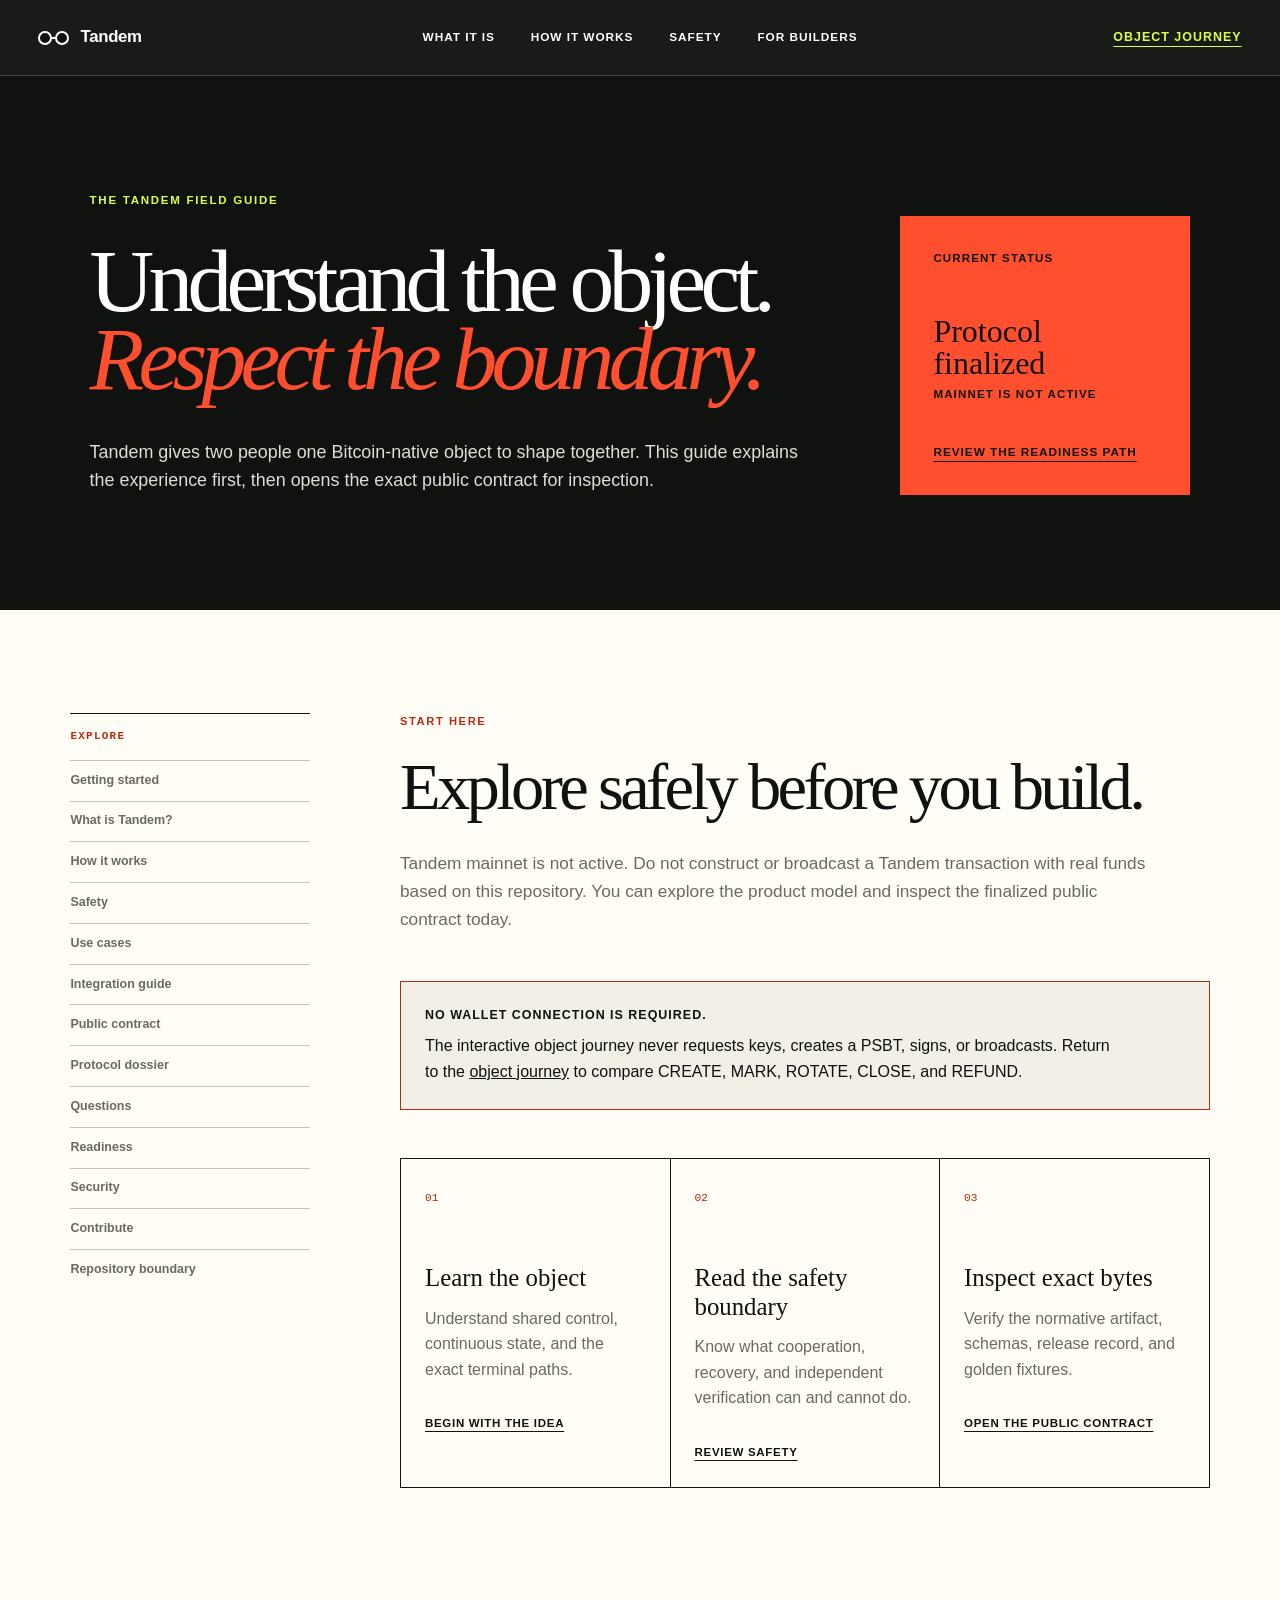
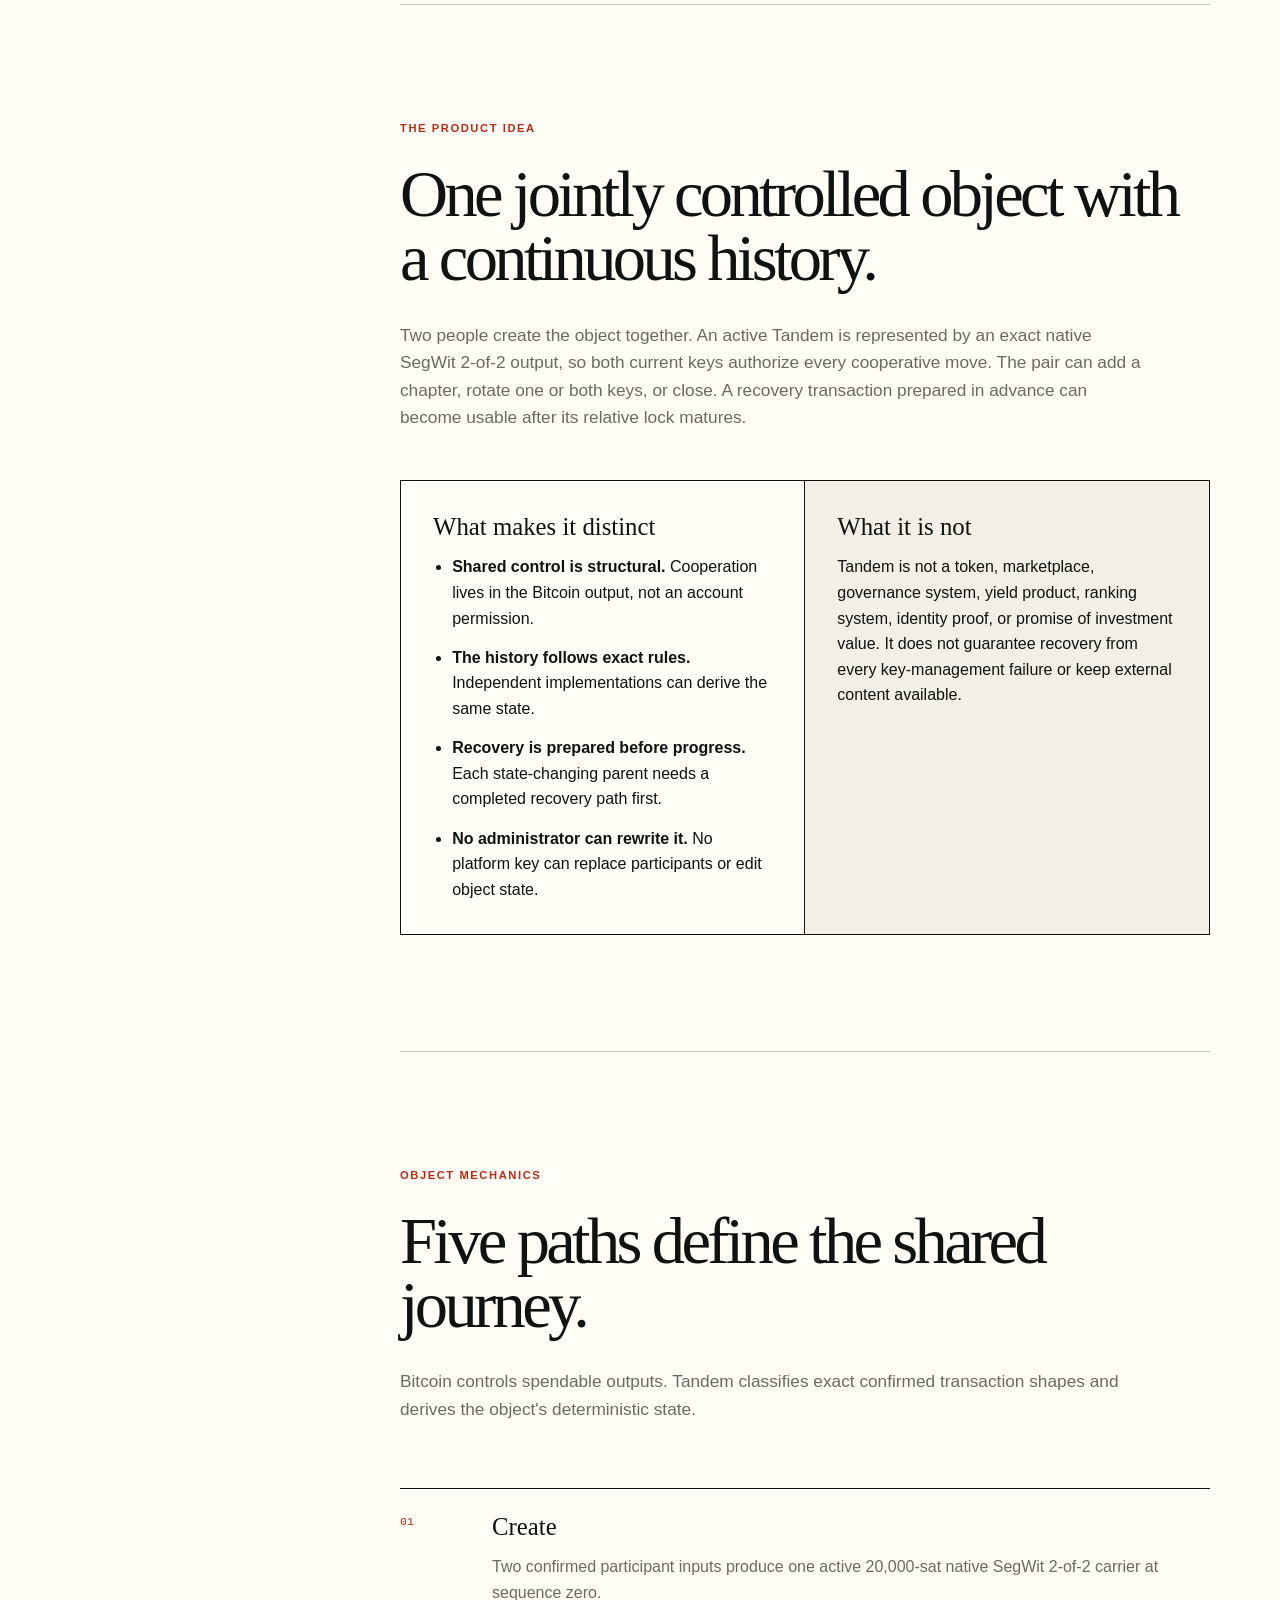
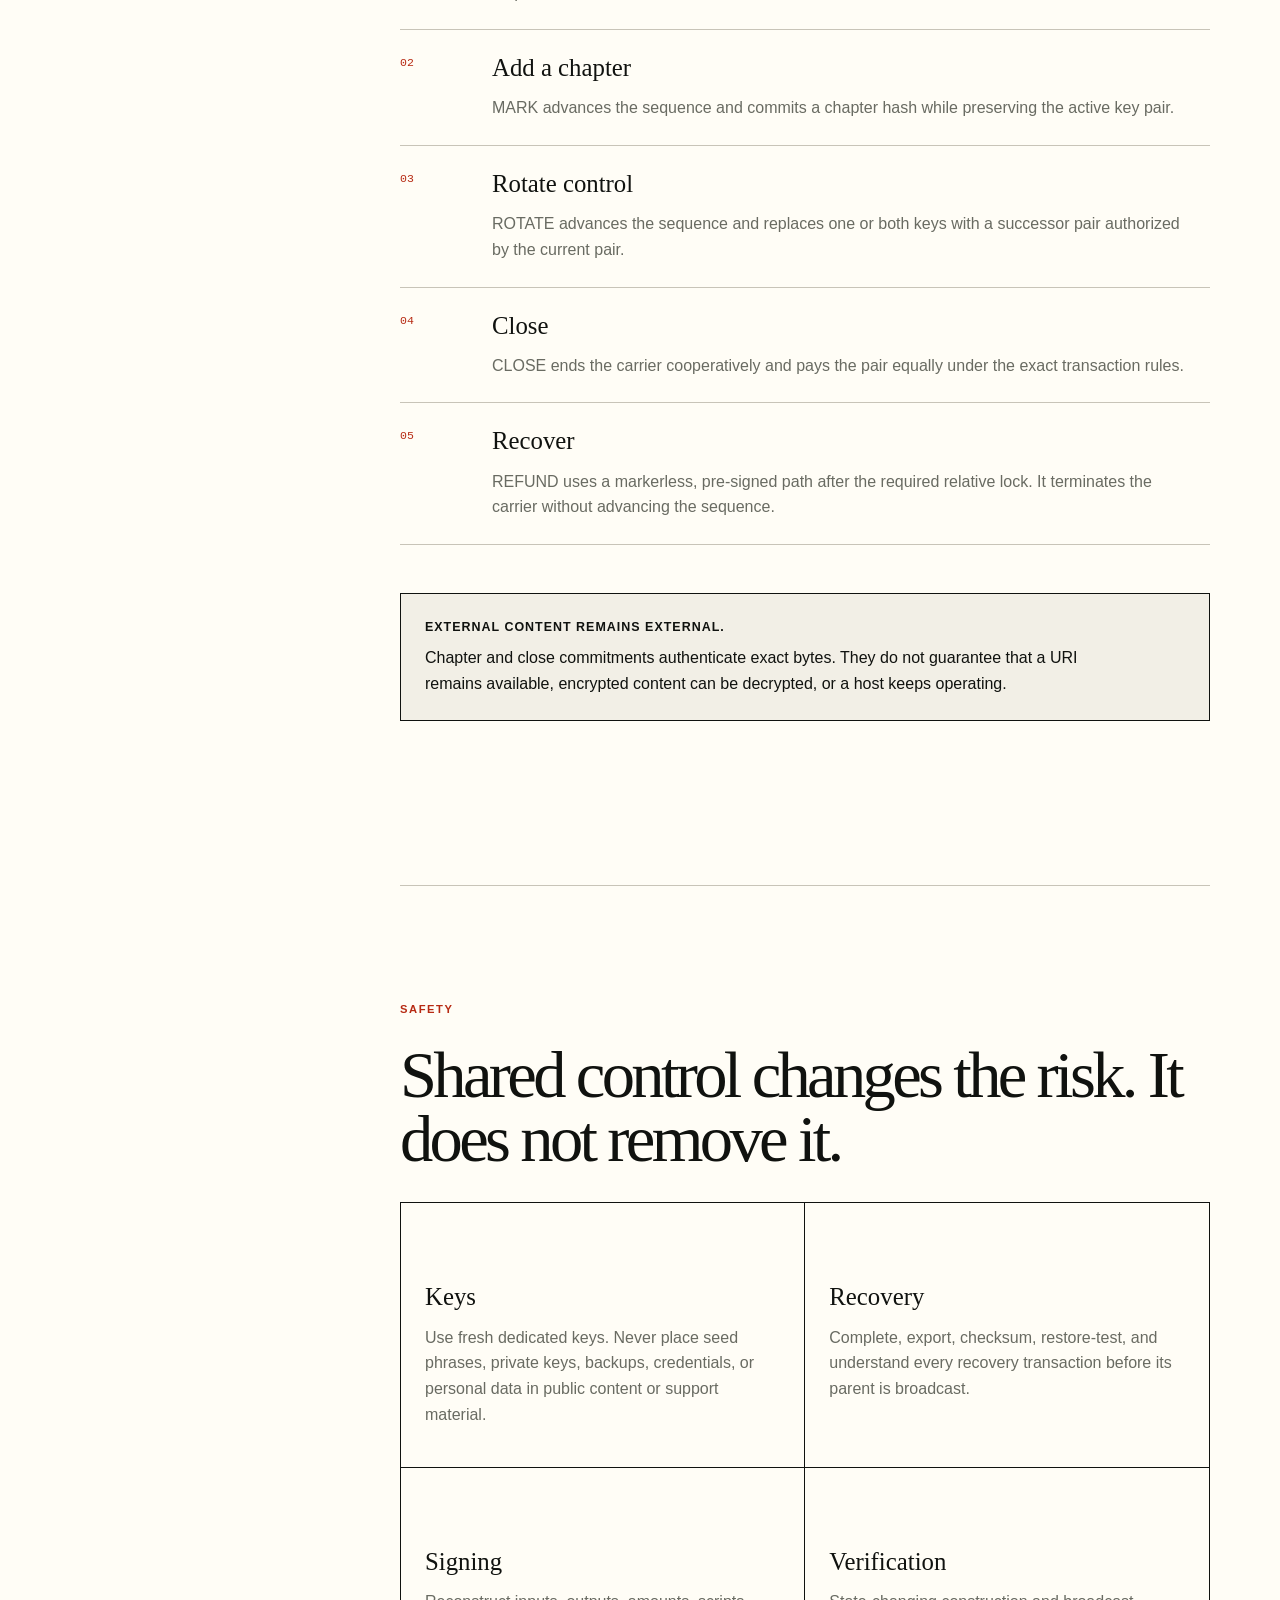
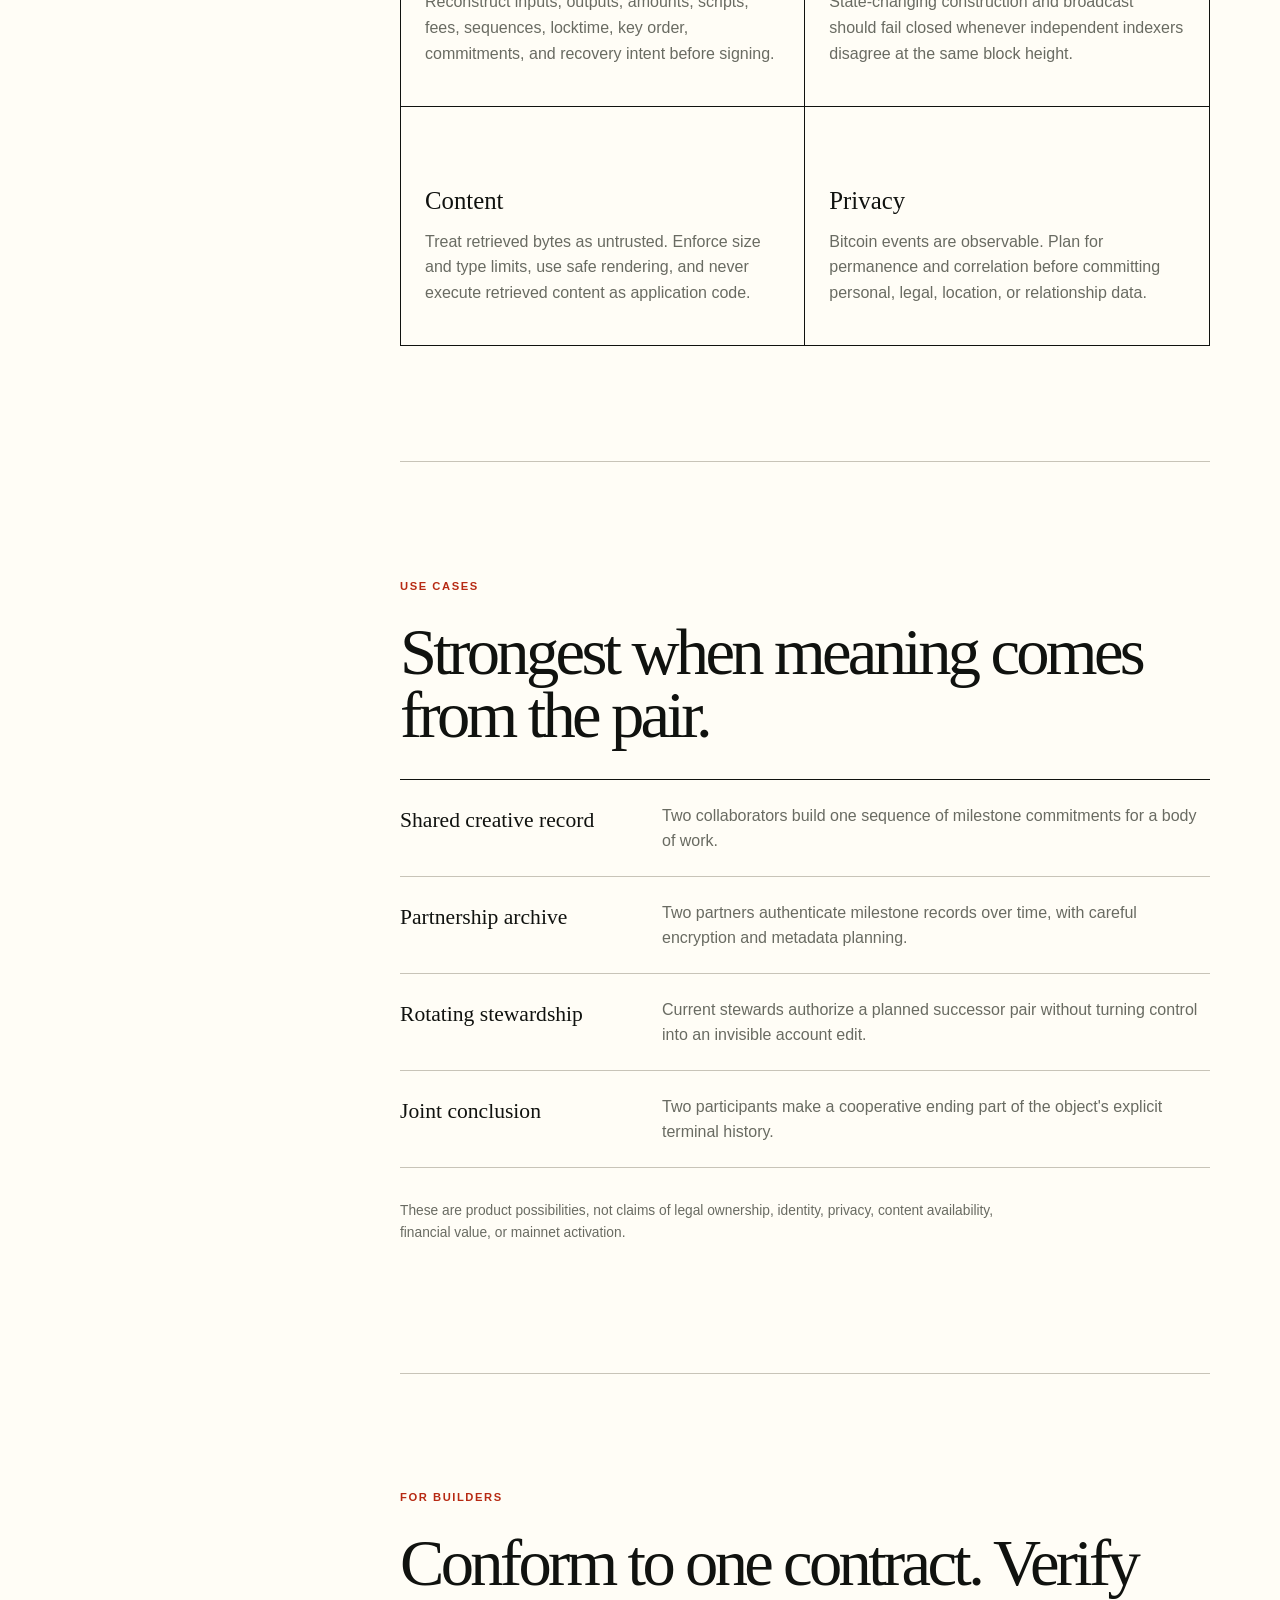
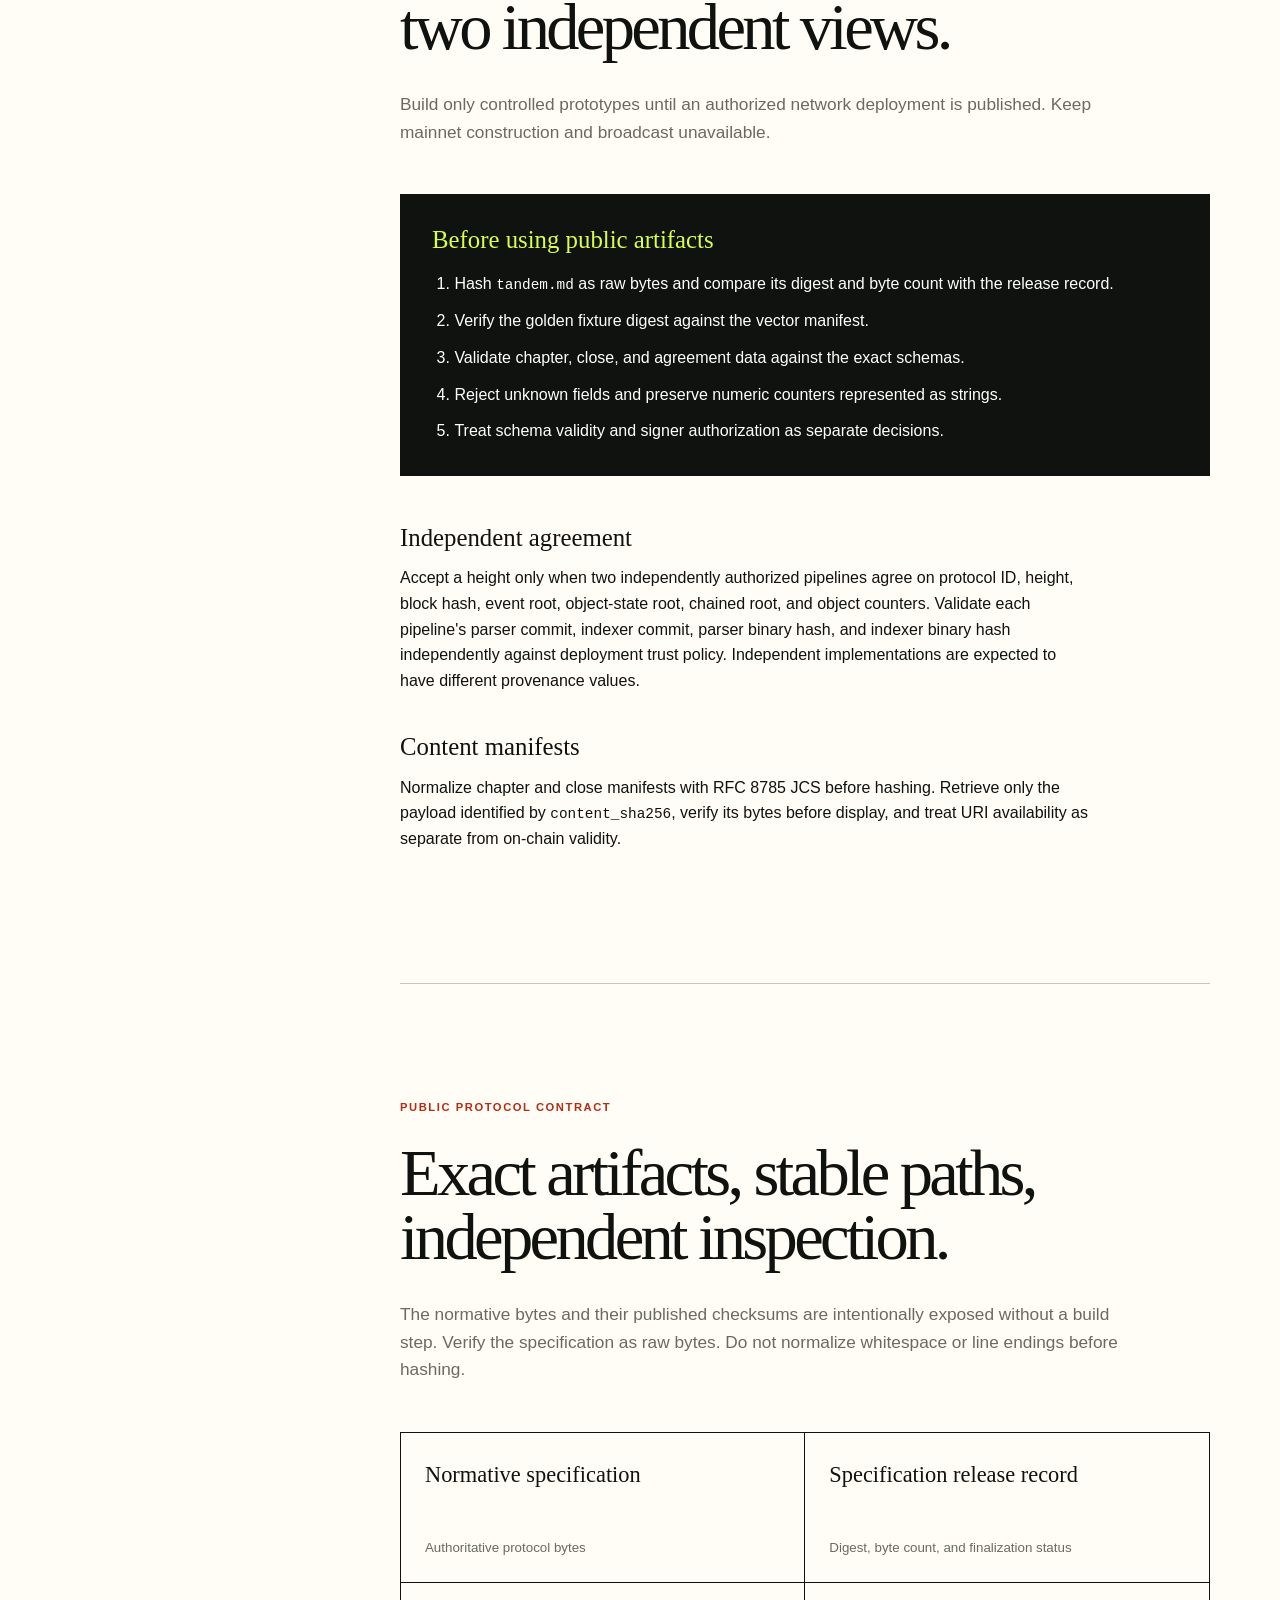
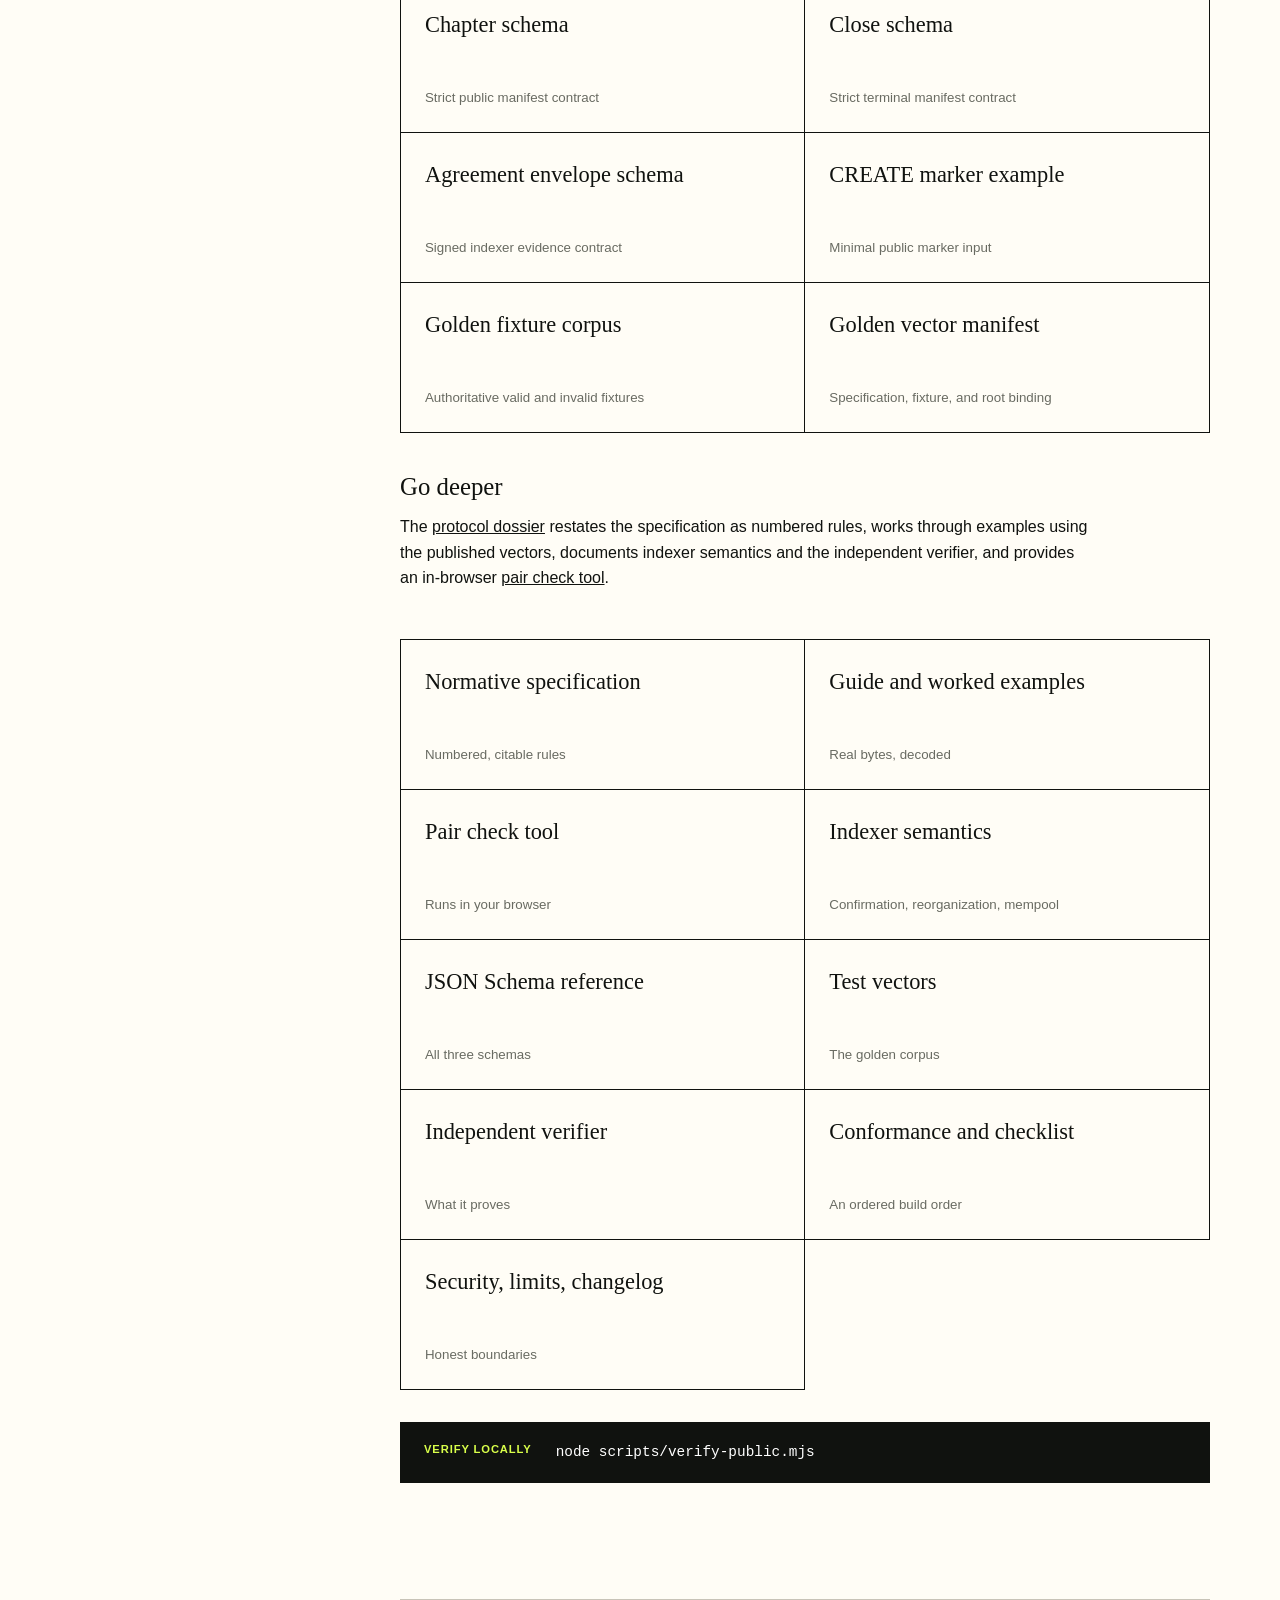
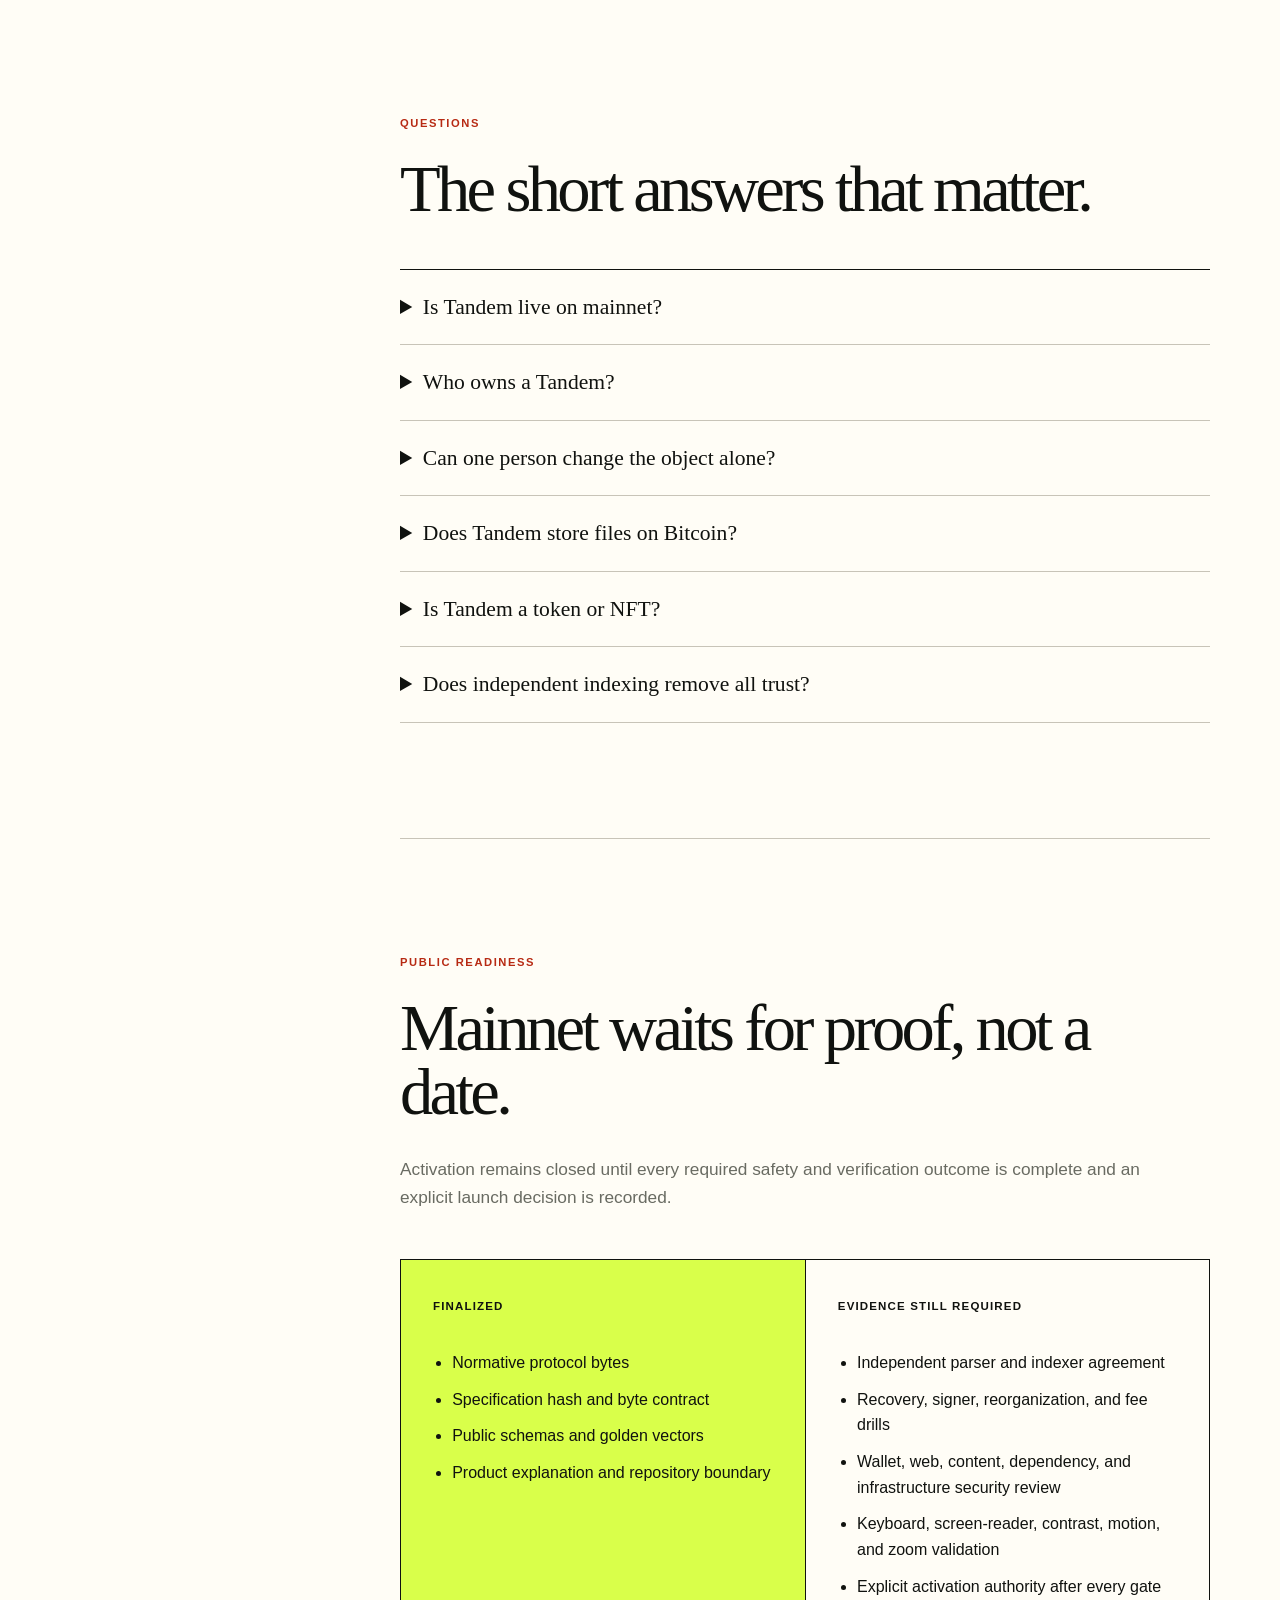
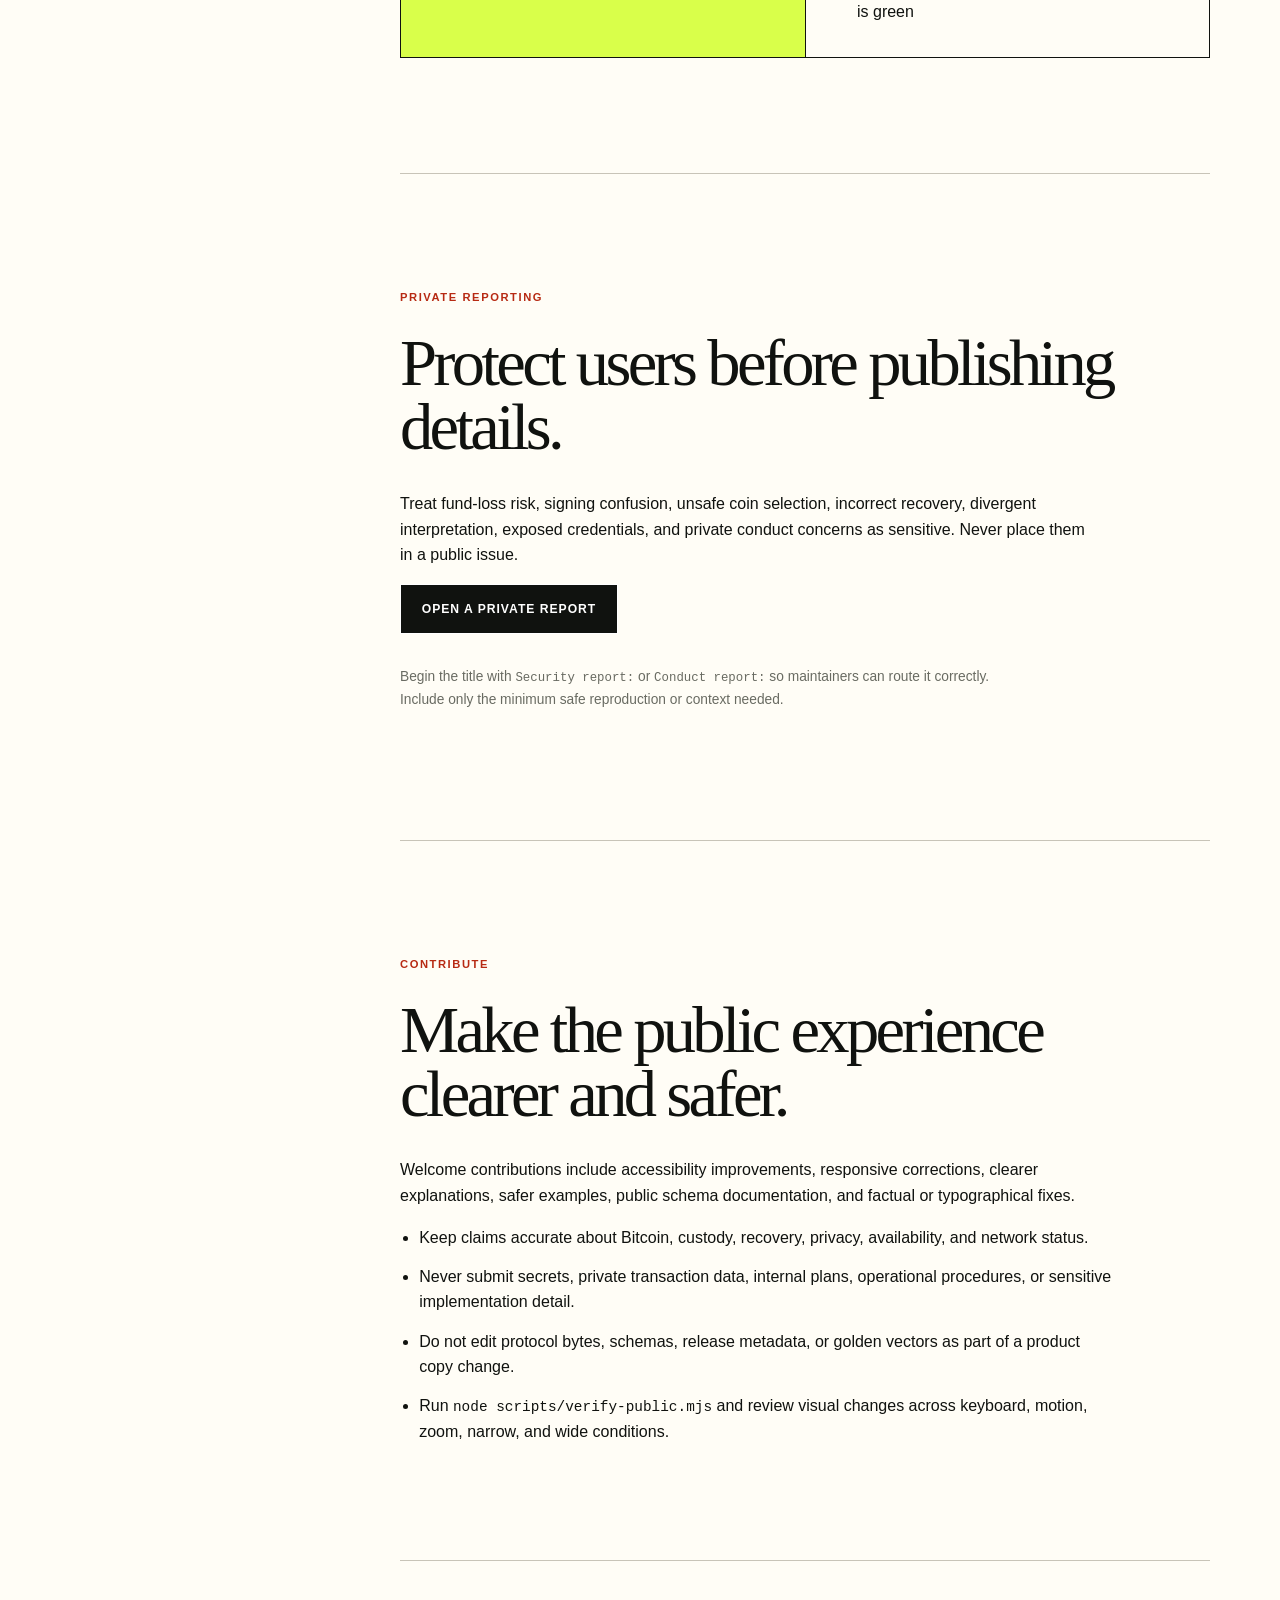
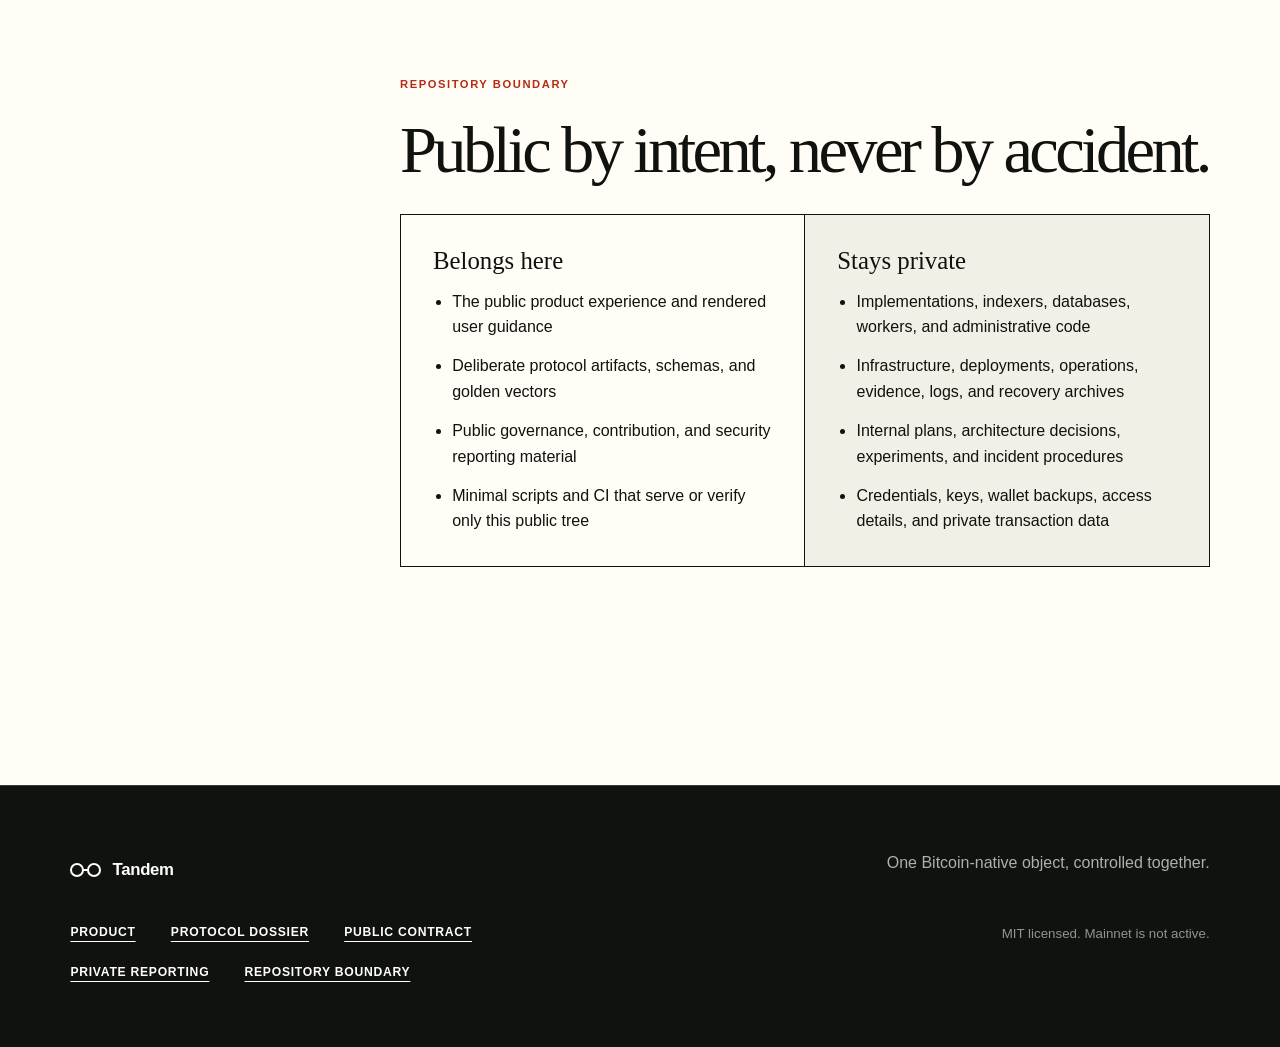
==== commit efcf6921: "docs(tandem): publish a protocol dossier and enable the public site Tandem is one Bitcoin-native obj" ====
--- a/docs/index.html
+++ b/docs/index.html
@@ -67,6 +67,7 @@
             <a href="#use-cases">Use cases</a>
             <a href="#integrations">Integration guide</a>
             <a href="#protocol">Public contract</a>
+            <a href="protocol.html">Protocol dossier</a>
             <a href="#faq">Questions</a>
             <a href="#roadmap">Readiness</a>
             <a href="#security">Security</a>
@@ -128,7 +129,7 @@
                 <h3>What makes it distinct</h3>
                 <ul class="docs-list">
                   <li><strong>Shared control is structural.</strong> Cooperation lives in the Bitcoin output, not an account permission.</li>
-                  <li><strong>The history follows exact rules.</strong> Independent implementations can derive the same canonical state.</li>
+                  <li><strong>The history follows exact rules.</strong> Independent implementations can derive the same state.</li>
                   <li><strong>Recovery is prepared before progress.</strong> Each state-changing parent needs a completed recovery path first.</li>
                   <li><strong>No administrator can rewrite it.</strong> No platform key can replace participants or edit object state.</li>
                 </ul>
@@ -201,7 +202,7 @@
               </article>
               <article>
                 <h3>Verification</h3>
-                <p>State-changing construction and broadcast should fail closed whenever independent indexers disagree at the same canonical height.</p>
+                <p>State-changing construction and broadcast should fail closed whenever independent indexers disagree at the same block height.</p>
               </article>
               <article>
                 <h3>Content</h3>
@@ -256,7 +257,7 @@
             </p>
             <h3>Content manifests</h3>
             <p>
-              Canonicalize chapter and close manifests using RFC 8785 JCS before hashing. Retrieve
+              Normalize chapter and close manifests with RFC 8785 JCS before hashing. Retrieve
               only the payload identified by <code>content_sha256</code>, verify its bytes before
               display, and treat URI availability as separate from on-chain validity.
             </p>
@@ -271,14 +272,32 @@
               line endings before hashing.
             </p>
             <div class="artifact-list">
-              <a href="../tandem.md"><span>Normative specification</span><small>Canonical protocol bytes</small></a>
+              <a href="../tandem.md"><span>Normative specification</span><small>Authoritative protocol bytes</small></a>
               <a href="../release/spec.json"><span>Specification release record</span><small>Digest, byte count, and finalization status</small></a>
               <a href="../schemas/chapter.schema.json"><span>Chapter schema</span><small>Strict public manifest contract</small></a>
               <a href="../schemas/close.schema.json"><span>Close schema</span><small>Strict terminal manifest contract</small></a>
               <a href="../schemas/agreement-envelope.schema.json"><span>Agreement envelope schema</span><small>Signed indexer evidence contract</small></a>
               <a href="../vectors/create-marker.example.json"><span>CREATE marker example</span><small>Minimal public marker input</small></a>
-              <a href="../vectors/generated/golden.json"><span>Golden fixture corpus</span><small>Canonical valid and invalid fixtures</small></a>
+              <a href="../vectors/generated/golden.json"><span>Golden fixture corpus</span><small>Authoritative valid and invalid fixtures</small></a>
               <a href="../vectors/generated/manifest.json"><span>Golden vector manifest</span><small>Specification, fixture, and root binding</small></a>
+            </div>
+            <h3>Go deeper</h3>
+            <p>
+              The <a href="protocol.html">protocol dossier</a> restates the specification as numbered
+              rules, works through examples using the published vectors, documents indexer
+              semantics and the independent verifier, and provides an in-browser
+              <a href="pair-check.html">pair check tool</a>.
+            </p>
+            <div class="artifact-list">
+              <a href="specification.html"><span>Normative specification</span><small>Numbered, citable rules</small></a>
+              <a href="guide.html"><span>Guide and worked examples</span><small>Real bytes, decoded</small></a>
+              <a href="pair-check.html"><span>Pair check tool</span><small>Runs in your browser</small></a>
+              <a href="indexing.html"><span>Indexer semantics</span><small>Confirmation, reorganization, mempool</small></a>
+              <a href="schemas.html"><span>JSON Schema reference</span><small>All three schemas</small></a>
+              <a href="vectors.html"><span>Test vectors</span><small>The golden corpus</small></a>
+              <a href="verifier.html"><span>Independent verifier</span><small>What it proves</small></a>
+              <a href="conformance.html"><span>Conformance and checklist</span><small>An ordered build order</small></a>
+              <a href="considerations.html"><span>Security, limits, changelog</span><small>Honest boundaries</small></a>
             </div>
             <div class="docs-command" aria-label="Public verification command">
               <span>Verify locally</span>
@@ -355,7 +374,7 @@
               divergent interpretation, exposed credentials, and private conduct concerns as
               sensitive. Never place them in a public issue.
             </p>
-            <a class="button button-ink" href="https://github.com/bitcoinuniverse/tandem/security/advisories/new">Open a private report</a>
+            <a class="button button-ink" href="https://github.com/bitcoinuniverseio/tandem/security/advisories/new">Open a private report</a>
             <p class="docs-footnote">
               Begin the title with <code>Security report:</code> or <code>Conduct report:</code> so
               maintainers can route it correctly. Include only the minimum safe reproduction or
@@ -374,7 +393,7 @@
             <ul class="docs-list">
               <li>Keep claims accurate about Bitcoin, custody, recovery, privacy, availability, and network status.</li>
               <li>Never submit secrets, private transaction data, internal plans, operational procedures, or sensitive implementation detail.</li>
-              <li>Do not edit canonical bytes, schemas, release metadata, or golden vectors as part of a product copy change.</li>
+              <li>Do not edit protocol bytes, schemas, release metadata, or golden vectors as part of a product copy change.</li>
               <li>Run <code>node scripts/verify-public.mjs</code> and review visual changes across keyboard, motion, zoom, narrow, and wide conditions.</li>
             </ul>
           </section>
@@ -415,6 +434,7 @@
       <p>One Bitcoin-native object, controlled together.</p>
       <nav aria-label="Footer navigation">
         <a href="../index.html">Product</a>
+        <a href="protocol.html">Protocol dossier</a>
         <a href="#protocol">Public contract</a>
         <a href="#security">Private reporting</a>
         <a href="#repository-boundary">Repository boundary</a>
